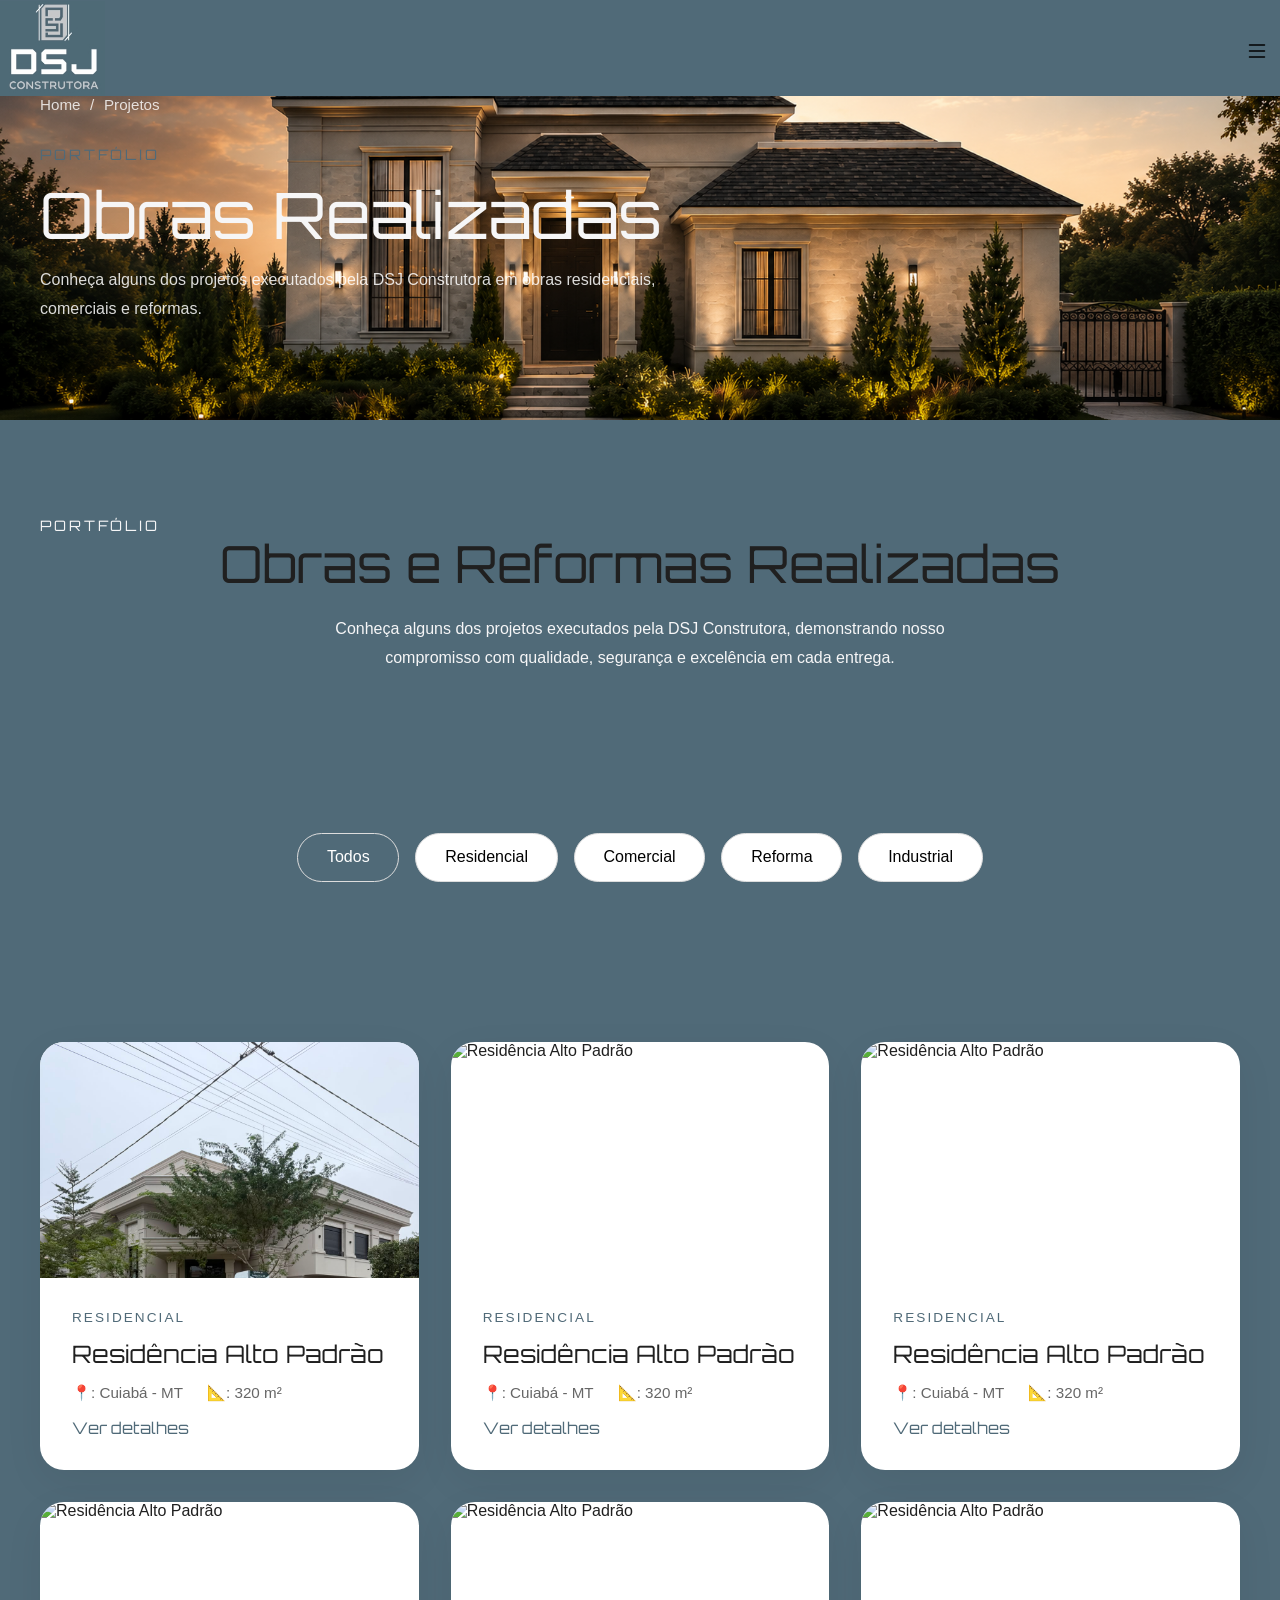
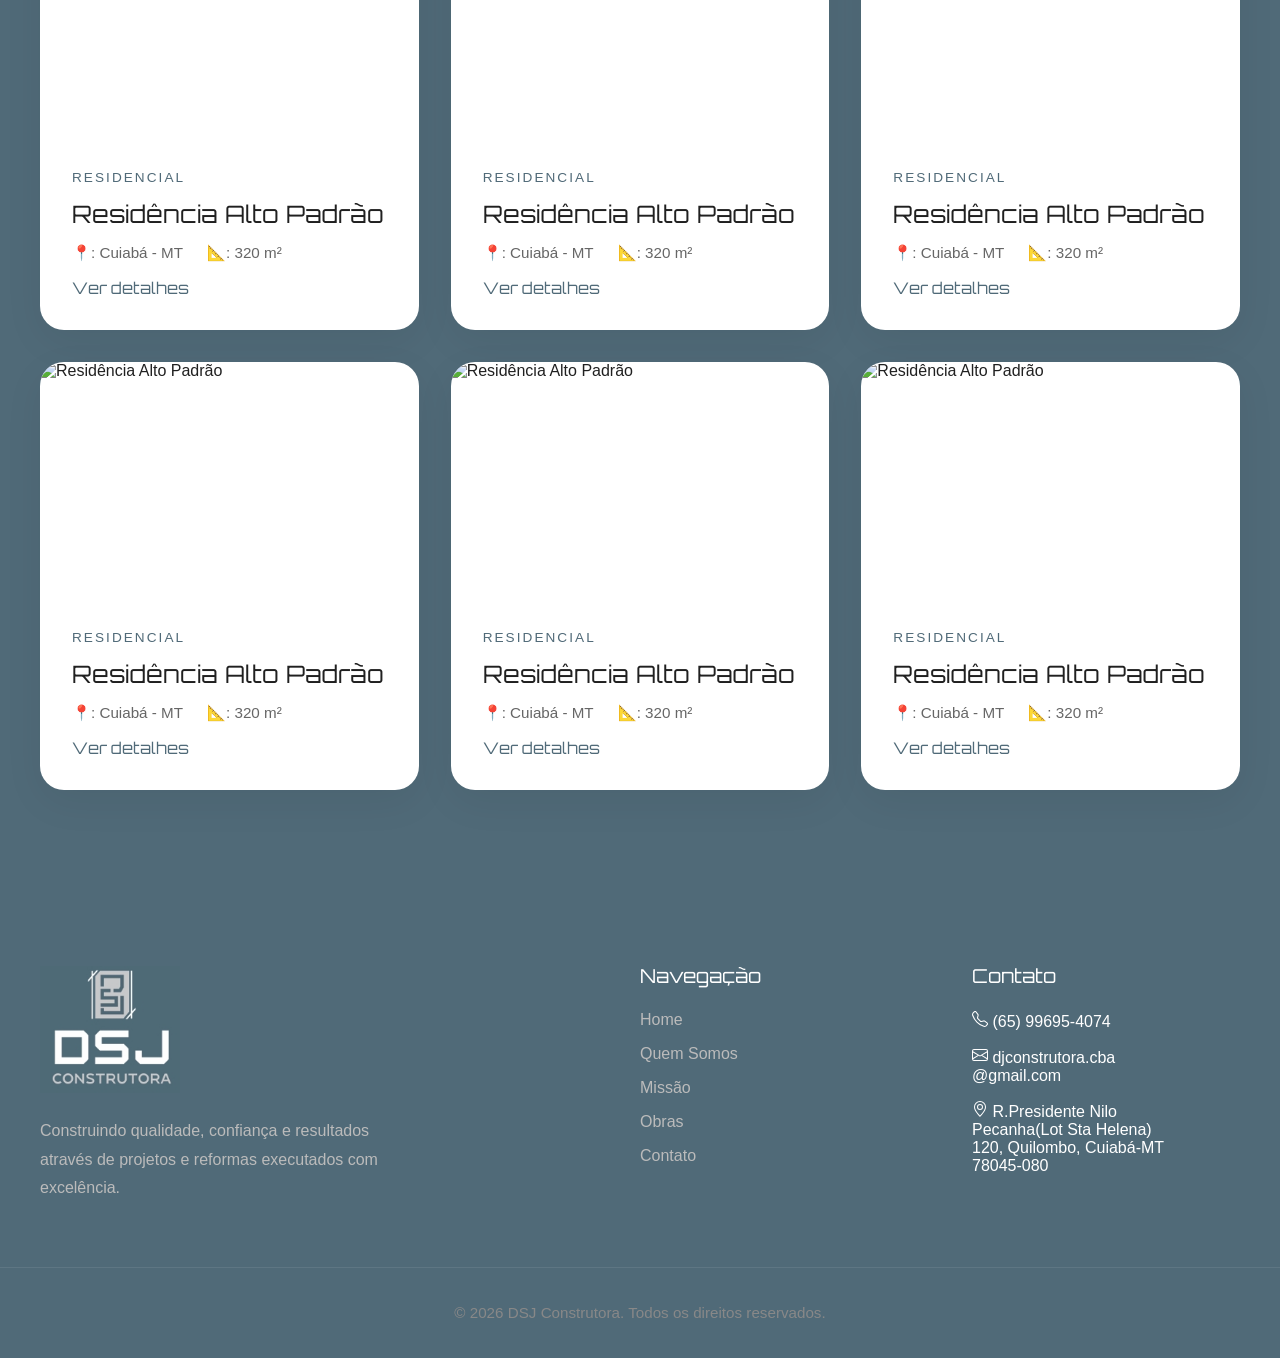
==== obras.html @ c6c5c5f0 "implementando nova funcionalidade 'ver mais'." ====
<!DOCTYPE html>
<html lang="pt-br">
<head>
    <meta charset="UTF-8">
    <meta name="viewport" content="width=device-width, initial-scale=1.0">
    <title>DSJ Construtora</title>
    <meta name="author" content="DSJ Construtora">
    <meta
    name="keywords"
    content="Construtora, Reforma, Construção Civil, Engenharia, Obras">
    <meta
    name="robots"
    content="index, follow">
    <meta property="og:title" content="DSJ Construtora">
    <meta
    property="og:description"
    content="Construindo qualidade e confiança em cada projeto.">
    <meta
    property="og:type"
    content="website">
    <meta
    property="og:image"
    content="img/og-image.jpg">
    
    <link rel="icon" href="img/favicon.png" type="image/png">
    <link rel="preconnect" href="https://fonts.googleapis.com">
    <link rel="preconnect" href="https://fonts.gstatic.com" crossorigin>
    <link href="https://fonts.googleapis.com/css2?family=Orbitron:wght@400..900&family=Ubuntu+Condensed&display=swap" rel="stylesheet">
    <link rel="stylesheet" href="css/reset.css">
    <link rel="stylesheet" href="css/variables.css">    
    <link rel="stylesheet" href="css/style.css">
    <link rel="stylesheet" href="css/styleobras.css">
    <link rel="stylesheet" href="css/animation.css">
    <link rel="stylesheet" href="css/responsive.css">
</head>
<body>
    <header class="header" id="header">
    
        <div class="container">

            <!-- Logo -->
            <a href="#hero" class="header-logo" aria-label="Voltar ao início">
                <img
                    src="img/dsjlogo.jpeg"
                    alt="Logo da DSJ Construtora">
            </a>
           
            <!-- Botão do menu -->
            <button
                class="header-menu-button"
                type="button"
                aria-label="Abrir menu"
                aria-expanded="false"
                aria-controls="navigation-drawer">

                <span class="header-menu-icon">
                    <svg  class="icon-g" xmlns="http://www.w3.org/2000/svg"  fill="currentColor" class="bi bi-list" viewBox="0 0 16 16">
                        <path fill-rule="evenodd" d="M2.5 12a.5.5 0 0 1 .5-.5h10a.5.5 0 0 1 0 1H3a.5.5 0 0 1-.5-.5m0-4a.5.5 0 0 1 .5-.5h10a.5.5 0 0 1 0 1H3a.5.5 0 0 1-.5-.5m0-4a.5.5 0 0 1 .5-.5h10a.5.5 0 0 1 0 1H3a.5.5 0 0 1-.5-.5"/>
                    </svg>
                </span>

            </button>

        </div>
    </header>

    <!-- Navigation Drawer -->

    <div
        class="navigation-drawer"
        id="navigation-drawer"
        aria-hidden="true"
        role="dialog"
        aria-modal="true">

        <!-- Overlay -->

        <div class="navigation-drawer-overlay"></div>

        <!-- Painel -->

        <aside
            class="navigation-drawer-panel"
            aria-label="Menu principal">

            <!-- Cabeçalho -->

            <div class="navigation-drawer-header">

                <a
                    href="#hero"
                    class="navigation-drawer-logo"
                    aria-label="Voltar ao início">

                    <img
                        src="img/dsjlogomenu.png"
                        alt="Logo da DSJ Construtora"
                        loading="lazy">

                </a>

                <button
                    class="navigation-drawer-close"
                    type="button"
                    aria-label="Fechar menu">

                    ✕

                </button>

            </div>

            <!-- Navegação -->

            <nav class="navigation-drawer-nav">

                <ul>

                    <li><a href="#hero">Home</a></li>

                    <li><a href="#about">Quem Somos</a></li>

                    <li><a href="#mission">Missão, Visão e Valores</a></li>

                    <li><a href="#projects">Obras</a></li>

                    <li><a href="#contact">Contato</a></li>

                </ul>

            </nav>

            <!-- Redes sociais -->

            <div class="navigation-drawer-social">
                <a href="">
                    <svg  class="icon-m" xmlns="http://www.w3.org/2000/svg" height="55px" fill="currentColor" class="bi bi-facebook" viewBox="0 0 16 16">
                        <path d="M16 8.049c0-4.446-3.582-8.05-8-8.05C3.58 0-.002 3.603-.002 8.05c0 4.017 2.926 7.347 6.75 7.951v-5.625h-2.03V8.05H6.75V6.275c0-2.017 1.195-3.131 3.022-3.131.876 0 1.791.157 1.791.157v1.98h-1.009c-.993 0-1.303.621-1.303 1.258v1.51h2.218l-.354 2.326H9.25V16c3.824-.604 6.75-3.934 6.75-7.951"/>
                    </svg>
                </a>
                <a href="https://www.instagram.com/dj_construtora1?utm_source=ig_web_button_share_sheet&igsh=ZDNlZDc0MzIxNw==" target="_blank">
                    <svg  class="icon-m" xmlns="http://www.w3.org/2000/svg"  fill="currentColor" class="bi bi-instagram" viewBox="0 0 16 16">
                        <path d="M8 0C5.829 0 5.556.01 4.703.048 3.85.088 3.269.222 2.76.42a3.9 3.9 0 0 0-1.417.923A3.9 3.9 0 0 0 .42 2.76C.222 3.268.087 3.85.048 4.7.01 5.555 0 5.827 0 8.001c0 2.172.01 2.444.048 3.297.04.852.174 1.433.372 1.942.205.526.478.972.923 1.417.444.445.89.719 1.416.923.51.198 1.09.333 1.942.372C5.555 15.99 5.827 16 8 16s2.444-.01 3.298-.048c.851-.04 1.434-.174 1.943-.372a3.9 3.9 0 0 0 1.416-.923c.445-.445.718-.891.923-1.417.197-.509.332-1.09.372-1.942C15.99 10.445 16 10.173 16 8s-.01-2.445-.048-3.299c-.04-.851-.175-1.433-.372-1.941a3.9 3.9 0 0 0-.923-1.417A3.9 3.9 0 0 0 13.24.42c-.51-.198-1.092-.333-1.943-.372C10.443.01 10.172 0 7.998 0zm-.717 1.442h.718c2.136 0 2.389.007 3.232.046.78.035 1.204.166 1.486.275.373.145.64.319.92.599s.453.546.598.92c.11.281.24.705.275 1.485.039.843.047 1.096.047 3.231s-.008 2.389-.047 3.232c-.035.78-.166 1.203-.275 1.485a2.5 2.5 0 0 1-.599.919c-.28.28-.546.453-.92.598-.28.11-.704.24-1.485.276-.843.038-1.096.047-3.232.047s-2.39-.009-3.233-.047c-.78-.036-1.203-.166-1.485-.276a2.5 2.5 0 0 1-.92-.598 2.5 2.5 0 0 1-.6-.92c-.109-.281-.24-.705-.275-1.485-.038-.843-.046-1.096-.046-3.233s.008-2.388.046-3.231c.036-.78.166-1.204.276-1.486.145-.373.319-.64.599-.92s.546-.453.92-.598c.282-.11.705-.24 1.485-.276.738-.034 1.024-.044 2.515-.045zm4.988 1.328a.96.96 0 1 0 0 1.92.96.96 0 0 0 0-1.92m-4.27 1.122a4.109 4.109 0 1 0 0 8.217 4.109 4.109 0 0 0 0-8.217m0 1.441a2.667 2.667 0 1 1 0 5.334 2.667 2.667 0 0 1 0-5.334"/>
                    </svg>
                </a>

                <a href="https://wa.me/65996954074" target="_blank">
                    <svg  class = "icon-m" xmlns="http://www.w3.org/2000/svg" fill="currentColor" class="bi bi-whatsapp" viewBox="0 0 16 16">
                        <path d="M13.601 2.326A7.85 7.85 0 0 0 7.994 0C3.627 0 .068 3.558.064 7.926c0 1.399.366 2.76 1.057 3.965L0 16l4.204-1.102a7.9 7.9 0 0 0 3.79.965h.004c4.368 0 7.926-3.558 7.93-7.93A7.9 7.9 0 0 0 13.6 2.326zM7.994 14.521a6.6 6.6 0 0 1-3.356-.92l-.24-.144-2.494.654.666-2.433-.156-.251a6.56 6.56 0 0 1-1.007-3.505c0-3.626 2.957-6.584 6.591-6.584a6.56 6.56 0 0 1 4.66 1.931 6.56 6.56 0 0 1 1.928 4.66c-.004 3.639-2.961 6.592-6.592 6.592m3.615-4.934c-.197-.099-1.17-.578-1.353-.646-.182-.065-.315-.099-.445.099-.133.197-.513.646-.627.775-.114.133-.232.148-.43.05-.197-.1-.836-.308-1.592-.985-.59-.525-.985-1.175-1.103-1.372-.114-.198-.011-.304.088-.403.087-.088.197-.232.296-.346.1-.114.133-.198.198-.33.065-.134.034-.248-.015-.347-.05-.099-.445-1.076-.612-1.47-.16-.389-.323-.335-.445-.34-.114-.007-.247-.007-.38-.007a.73.73 0 0 0-.529.247c-.182.198-.691.677-.691 1.654s.71 1.916.81 2.049c.098.133 1.394 2.132 3.383 2.992.47.205.84.326 1.129.418.475.152.904.129 1.246.08.38-.058 1.171-.48 1.338-.943.164-.464.164-.86.114-.943-.049-.084-.182-.133-.38-.232"/>
                    </svg>
                </a>

            </div>

            <!-- Botão principal -->

            <a
                href="https://wa.me/65996954074" target="_blank"
                class="button button-primary">

                Entrar em Contato

            </a>

            <!-- Texto institucional -->

            <p class="navigation-drawer-text">

                Construindo espaços com qualidade, confiança e compromisso em cada projeto.

            </p>

            <!-- Botão secundário -->

            <a
                href="#about"
                class="button button-secondary">

                Conheça a DSJ

            </a>

        </aside>

    </div>

    <main id="main">

      
        <section class="page-hero">

            <div class="page-hero-overlay"></div>

            <div class="container">

                <nav
                    class="breadcrumb"
                    aria-label="Breadcrumb">

                    <a href="index.html">

                        Home

                    </a>

                    <span>/</span>

                    <span>

                        Projetos

                    </span>

                </nav>

                <span class="section-tag">

                    PORTFÓLIO

                </span>

                <h1 class="page-title">

                    Obras Realizadas

                </h1>

                <p class="page-description">

                    Conheça alguns dos projetos executados pela DSJ
                    Construtora em obras residenciais, comerciais e reformas.

                </p>

            </div>

        </section>
 

        <!-- ==========================================
            galerias
        =========================================== -->

        <section
            class="projects"
            id="projects">

            <div class="container">

                <span class="section-tag">

                    PORTFÓLIO

                </span>

                <h2 class="section-title">

                    Obras e Reformas Realizadas

                </h2>

                <p class="section-description">

                    Conheça alguns dos projetos executados pela DSJ Construtora,
                    demonstrando nosso compromisso com qualidade, segurança e
                    excelência em cada entrega.

                </p>
                <section class="portfolio-filter">

                    <button
                        class="filter-button active"
                        data-filter="all">

                        Todos

                    </button>

                    <button
                        class="filter-button"
                        data-filter="residencial">

                        Residencial

                    </button>

                    <button
                        class="filter-button"
                        data-filter="comercial">

                        Comercial

                    </button>

                    <button
                        class="filter-button"
                        data-filter="reforma">

                        Reforma

                    </button>

                    <button
                        class="filter-button"
                        data-filter="industrial">

                        Industrial

                    </button>

                </section>

                <div class="projects-grid">

                    <!-- Projeto 01 -->

                   <article
                        class="portfolio-card"

                        data-title="Residência Alto Padrão"

                        data-category="Residencial"

                        data-city="Cuiabá - MT"

                        data-area="320 m²"

                        data-description="Projeto residencial de alto padrão."

                        data-image="img/obrarealizada3.jpg">

                        <figure class="portfolio-image">

                            <img
                                src="img/obrarealizada3.jpg"
                                alt="Residência Alto Padrão">

                        </figure>

                        <div class="portfolio-content">

                            <span class="portfolio-category">

                                Residencial

                            </span>

                            <h2>

                                Residência Alto Padrão

                            </h2>

                            <div class="portfolio-meta">

                                <span>

                                    📍: Cuiabá - MT

                                </span>

                                <span>

                                    📐: 320 m²

                                </span>

                            </div>

                            
                            <button
                                class="portfolio-link"
                                type="button">

                                Ver detalhes

                            </button>

                        </div>

                    </article>

                    <!-- Projeto 02 -->

                   <article
                        class="portfolio-card"

                        data-title="Residência Alto Padrão"

                        data-category="Residencial"

                        data-city="Cuiabá - MT"

                        data-area="320 m²"

                        data-description="Projeto residencial de alto padrão."

                        data-image="img/projects/project-01.jpg">

                        <figure class="portfolio-image">

                            <img
                                src="img/projects/project-01.jpg"
                                alt="Residência Alto Padrão">

                        </figure>

                        <div class="portfolio-content">

                            <span class="portfolio-category">

                                Residencial

                            </span>

                            <h2>

                                Residência Alto Padrão

                            </h2>

                            <div class="portfolio-meta">

                                <span>

                                    📍: Cuiabá - MT

                                </span>

                                <span>

                                    📐: 320 m²

                                </span>

                            </div>

                            <button
                                class="portfolio-link"
                                type="button">

                                Ver detalhes

                            </button>

                        </div>

                    </article>
                    <!-- Projeto 03 -->

                   <article
                        class="portfolio-card"

                        data-title="Residência Alto Padrão"

                        data-category="Residencial"

                        data-city="Cuiabá - MT"

                        data-area="320 m²"

                        data-description="Projeto residencial de alto padrão."

                        data-image="img/projects/project-01.jpg">

                        <figure class="portfolio-image">

                            <img
                                src="img/projects/project-01.jpg"
                                alt="Residência Alto Padrão">

                        </figure>

                        <div class="portfolio-content">

                            <span class="portfolio-category">

                                Residencial

                            </span>

                            <h2>

                                Residência Alto Padrão

                            </h2>

                            <div class="portfolio-meta">

                                <span>

                                    📍: Cuiabá - MT

                                </span>

                                <span>

                                    📐: 320 m²

                                </span>

                            </div>

                            <button
                                class="portfolio-link"
                                type="button">

                                Ver detalhes

                            </button>

                        </div>

                    </article>
                    <!-- PROJETO 4 -->
                    <article
                        class="portfolio-card"

                        data-title="Residência Alto Padrão"

                        data-category="Residencial"

                        data-city="Cuiabá - MT"

                        data-area="320 m²"

                        data-description="Projeto residencial de alto padrão."

                        data-image="img/projects/project-01.jpg">

                        <figure class="portfolio-image">

                            <img
                                src="img/projects/project-01.jpg"
                                alt="Residência Alto Padrão">

                        </figure>

                        <div class="portfolio-content">

                            <span class="portfolio-category">

                                Residencial

                            </span>

                            <h2>

                                Residência Alto Padrão

                            </h2>

                            <div class="portfolio-meta">

                                <span>

                                    📍: Cuiabá - MT

                                </span>

                                <span>

                                    📐: 320 m²

                                </span>

                            </div>

                            <button
                                class="portfolio-link"
                                type="button">

                                Ver detalhes

                            </button>

                        </div>

                    </article>
                   <!-- PROJETO 5 -->
                    <article
                        class="portfolio-card"

                        data-title="Residência Alto Padrão"

                        data-category="Residencial"

                        data-city="Cuiabá - MT"

                        data-area="320 m²"

                        data-description="Projeto residencial de alto padrão."

                        data-image="img/projects/project-01.jpg">

                        <figure class="portfolio-image">

                            <img
                                src="img/projects/project-01.jpg"
                                alt="Residência Alto Padrão">

                        </figure>

                        <div class="portfolio-content">

                            <span class="portfolio-category">

                                Residencial

                            </span>

                            <h2>

                                Residência Alto Padrão

                            </h2>

                            <div class="portfolio-meta">

                                <span>

                                    📍: Cuiabá - MT

                                </span>

                                <span>

                                    📐: 320 m²

                                </span>

                            </div>

                            <button
                                class="portfolio-link"
                                type="button">

                                Ver detalhes

                            </button>

                        </div>

                    </article>
                   <!-- PROJETO 6 -->
                    <article
                        class="portfolio-card"

                        data-title="Residência Alto Padrão"

                        data-category="Residencial"

                        data-city="Cuiabá - MT"

                        data-area="320 m²"

                        data-description="Projeto residencial de alto padrão."

                        data-image="img/projects/project-01.jpg">

                        <figure class="portfolio-image">

                            <img
                                src="img/projects/project-01.jpg"
                                alt="Residência Alto Padrão">

                        </figure>

                        <div class="portfolio-content">

                            <span class="portfolio-category">

                                Residencial

                            </span>

                            <h2>

                                Residência Alto Padrão

                            </h2>

                            <div class="portfolio-meta">

                                <span>

                                    📍: Cuiabá - MT

                                </span>

                                <span>

                                    📐: 320 m²

                                </span>

                            </div>

                            <button
                                class="portfolio-link"
                                type="button">

                                Ver detalhes

                            </button>

                        </div>

                    </article>
                   <!-- PROJETO 7 -->
                    <article
                        class="portfolio-card"

                        data-title="Residência Alto Padrão"

                        data-category="Residencial"

                        data-city="Cuiabá - MT"

                        data-area="320 m²"

                        data-description="Projeto residencial de alto padrão."

                        data-image="img/projects/project-01.jpg">



                        <figure class="portfolio-image">

                            <img
                                src="img/projects/project-01.jpg"
                                alt="Residência Alto Padrão">

                        </figure>

                        <div class="portfolio-content">

                            <span class="portfolio-category">

                                Residencial

                            </span>

                            <h2>

                                Residência Alto Padrão

                            </h2>

                            <div class="portfolio-meta">

                                <span>

                                    📍: Cuiabá - MT

                                </span>

                                <span>

                                    📐: 320 m²

                                </span>

                            </div>

                            <button
                                class="portfolio-link"
                                type="button">

                                Ver detalhes

                            </button>

                        </div>

                    </article>
                   <!-- PROJETO 8 -->
                    <article
                        class="portfolio-card"

                        data-title="Residência Alto Padrão"

                        data-category="Residencial"

                        data-city="Cuiabá - MT"

                        data-area="320 m²"

                        data-description="Projeto residencial de alto padrão."

                        data-image="img/projects/project-01.jpg">

                        <figure class="portfolio-image">

                            <img
                                src="img/projects/project-01.jpg"
                                alt="Residência Alto Padrão">

                        </figure>

                        <div class="portfolio-content">

                            <span class="portfolio-category">

                                Residencial

                            </span>

                            <h2>

                                Residência Alto Padrão

                            </h2>

                            <div class="portfolio-meta">

                                <span>

                                    📍: Cuiabá - MT

                                </span>

                                <span>

                                    📐: 320 m²

                                </span>

                            </div>

                            <button
                                class="portfolio-link"
                                type="button">

                                Ver detalhes

                            </button>

                        </div>

                    </article>
                    <!-- PROJETO 9 -->
                    <article
                        class="portfolio-card"

                        data-title="Residência Alto Padrão"

                        data-category="Residencial"

                        data-city="Cuiabá - MT"

                        data-area="320 m²"

                        data-description="Projeto residencial de alto padrão."

                        data-image="img/projects/project-01.jpg">

                        <figure class="portfolio-image">

                            <img
                                src="img/projects/project-01.jpg"
                                alt="Residência Alto Padrão">

                        </figure>

                        <div class="portfolio-content">

                            <span class="portfolio-category">

                                Residencial

                            </span>

                            <h2>

                                Residência Alto Padrão

                            </h2>

                            <div class="portfolio-meta">

                                <span>

                                    📍: Cuiabá - MT

                                </span>

                                <span>

                                    📐: 320 m²

                                </span>

                            </div>

                            <button
                                class="portfolio-link"
                                type="button">

                                Ver detalhes

                            </button>

                        </div>

                    </article>
                   
                </div>

            </div>

        </section>

    </main>

    <footer
        class="footer"
        id="footer">

        <div class="container">

            <!-- Coluna 1 -->

            <div class="footer-brand">

                <a
                    href="#hero"
                    class="footer-logo"
                    aria-label="Voltar ao início">

                    <img
                        src="img/dsjlogo.jpeg"
                        alt="Logo DSJ Construtora"
                        loading="lazy">

                </a>

                <p>

                    Construindo qualidade,
                    confiança e resultados
                    através de projetos e
                    reformas executados com excelência.

                </p>

            </div>

            <!-- Coluna 2 -->

            <div class="footer-links">

                <h3>

                    Navegação

                </h3>

                <ul>

                    <li><a href="#hero">Home</a></li>

                    <li><a href="#about">Quem Somos</a></li>

                    <li><a href="#mission">Missão</a></li>

                    <li><a href="#projects">Obras</a></li>

                    <li><a href="#contact">Contato</a></li>

                </ul>

            </div>

            <!-- Coluna 3 -->

            <div class="footer-contact">

                <h3>
                    
                    Contato

                </h3>

                <ul>

                    <li>
                        <svg xmlns="http://www.w3.org/2000/svg" width="16" height="16" fill="currentColor" class="bi bi-telephone" viewBox="0 0 16 16">
                            <path d="M3.654 1.328a.678.678 0 0 0-1.015-.063L1.605 2.3c-.483.484-.661 1.169-.45 1.77a17.6 17.6 0 0 0 4.168 6.608 17.6 17.6 0 0 0 6.608 4.168c.601.211 1.286.033 1.77-.45l1.034-1.034a.678.678 0 0 0-.063-1.015l-2.307-1.794a.68.68 0 0 0-.58-.122l-2.19.547a1.75 1.75 0 0 1-1.657-.459L5.482 8.062a1.75 1.75 0 0 1-.46-1.657l.548-2.19a.68.68 0 0 0-.122-.58zM1.884.511a1.745 1.745 0 0 1 2.612.163L6.29 2.98c.329.423.445.974.315 1.494l-.547 2.19a.68.68 0 0 0 .178.643l2.457 2.457a.68.68 0 0 0 .644.178l2.189-.547a1.75 1.75 0 0 1 1.494.315l2.306 1.794c.829.645.905 1.87.163 2.611l-1.034 1.034c-.74.74-1.846 1.065-2.877.702a18.6 18.6 0 0 1-7.01-4.42 18.6 18.6 0 0 1-4.42-7.009c-.362-1.03-.037-2.137.703-2.877z"/>
                        </svg>
                    (65) 99695-4074
                    </li>

                    <li>
                        <svg xmlns="http://www.w3.org/2000/svg" width="16" height="16" fill="currentColor" class="bi bi-envelope" viewBox="0 0 16 16">
                            <path d="M0 4a2 2 0 0 1 2-2h12a2 2 0 0 1 2 2v8a2 2 0 0 1-2 2H2a2 2 0 0 1-2-2zm2-1a1 1 0 0 0-1 1v.217l7 4.2 7-4.2V4a1 1 0 0 0-1-1zm13 2.383-4.708 2.825L15 11.105zm-.034 6.876-5.64-3.471L8 9.583l-1.326-.795-5.64 3.47A1 1 0 0 0 2 13h12a1 1 0 0 0 .966-.741M1 11.105l4.708-2.897L1 5.383z"/>
                        </svg>
                    djconstrutora.cba<br/>@gmail.com
                    </li>

                    <li><svg xmlns="http://www.w3.org/2000/svg" width="16" height="16" fill="currentColor" class="bi bi-geo-alt" viewBox="0 0 16 16">
                            <path d="M12.166 8.94c-.524 1.062-1.234 2.12-1.96 3.07A32 32 0 0 1 8 14.58a32 32 0 0 1-2.206-2.57c-.726-.95-1.436-2.008-1.96-3.07C3.304 7.867 3 6.862 3 6a5 5 0 0 1 10 0c0 .862-.305 1.867-.834 2.94M8 16s6-5.686 6-10A6 6 0 0 0 2 6c0 4.314 6 10 6 10"/>
                            <path d="M8 8a2 2 0 1 1 0-4 2 2 0 0 1 0 4m0 1a3 3 0 1 0 0-6 3 3 0 0 0 0 6"/>
                        </svg>
                        R.Presidente Nilo <br>Pecanha(Lot Sta Helena)<br>120, Quilombo, Cuiabá-MT
                             <br>78045-080
                    </li>

                </ul>

            </div>

        </div>

        <div class="footer-bottom">
            
            <p>

                © 2026 DSJ Construtora.
                Todos os direitos reservados.

            </p>

        </div>

    </footer>

    <div
        class="project-modal"
        id="project-modal"
        aria-hidden="true">

        <div class="project-modal-overlay"></div>

        <div
            class="project-modal-panel"
            role="dialog"
            aria-modal="true"
            aria-labelledby="project-modal-title">

            <button
                class="project-modal-close"
                type="button"
                aria-label="Fechar detalhes">

                ✕

            </button>

            <div class="project-modal-body">

                <!-- conteúdo inserido via JS -->

            </div>

        </div>

    </div>

<button
    class="back-to-top"
    aria-label="Voltar ao topo">

    ↑
</button>

<script type = "module" src = "js/main.js"></script>
</body>
</html>
---- css/variables.css ----
/* ==================================================
   FONTES
================================================== */

:root{

    /* ==========================
       CORES
    ========================== */

    --color-primary:#506A78;

    --color-white:#F6F6F7;

    --color-gray:#C8C9CB;

    --color-black:#202020;

    /* ==========================
       FONTES
    ========================== */

    --font-title: "Orbitron", sans-serif;

    --font-text: "Montserrat", sans-serif;

    /* ==========================
       TAMANHOS
    ========================== */

    --fs-xs:.875rem;

    --fs-sm:1rem;

    --fs-md:1.125rem;

    --fs-lg:1.5rem;

    --fs-xl:2rem;

    --fs-2xl:3rem;

    --fs-3xl:4rem;

    /* ==========================
       ESPAÇAMENTOS
    ========================== */

    --space-xs:.5rem;

    --space-sm:1rem;

    --space-md:1.5rem;

    --space-lg:2rem;

    --space-xl:3rem;

    --space-2xl:4rem;

    --space-3xl:6rem;

    /* ==========================
       CONTAINER
    ========================== */

    --container-width:1200px;

    /* ==========================
       BORDAS
    ========================== */

    --radius-sm:4px;

    --radius-md:8px;

    --radius-lg:12px;

    /* ==========================
       TRANSIÇÕES
    ========================== */

    --transition:.3s ease;

}
---- css/style.css ----
/* ==================================================
   BODY
================================================== */

body{

    font-family:var(--font-text);

    color:var(--color-black);

    background:var(--color-white);

    overflow-x:hidden;

}

/* ==================================================
   SELEÇÃO
================================================== */

::selection{

    background:var(--color-primary);

    color:var(--color-white);

}

/* ==================================================
   FOCUS
================================================== */

:focus-visible{

    outline:2px solid var(--color-primary);

    outline-offset:4px;

}

/* ==================================================
   CONTAINER
================================================== */

.container{

    width:min(calc(100% - 2rem),var(--container-width));

    margin-inline:auto;

    position:relative;

}

/* ==================================================
   SEÇÕES
================================================== */

section{

    padding:var(--space-3xl) 0;

}

/* ==================================================
   TÍTULOS
================================================== */

h1,
h2,
h3,
h4{

    font-family:var(--font-title);

    font-weight:400;

    line-height:1.1;

}

/* ==================================================
   PARÁGRAFOS
================================================== */

p{

    line-height:1.7;

}

/* ==================================================
   HEADER
================================================== */

/* ==================================================
   HEADER
================================================== */

.header{

    position:fixed;

    inset:0 0 auto 0;

    height:96px;

    display:flex;

    align-items:center;

    z-index:1000;

    background: var(--color-primary);

    transition:
        background .35s ease,
        backdrop-filter .35s ease,
        box-shadow .35s ease;

}

/* ==================================================
   HEADER SCROLLED
================================================== */

.header.scrolled{
 /*
   background:rgba(15,22,30,.92);

    backdrop-filter:blur(12px);

    box-shadow:0 8px 30px rgba(0,0,0,.18);

    height:80px;
   */
}

/* ==================================================
   HEADER LOGO SCROLLED
================================================== */

.header.scrolled .header-logo img{

   /* height:72px;
    */
}
/* ==================================================
   HEADER CONTAINER
================================================== */

.header .container{

    display:flex;

    align-items:center;

    justify-content:space-between;

    width:100%;

}

/* ==================================================
   LOGO
================================================== */

.header-logo{

    display:flex;

    align-items:center;

    text-decoration:none;

}

.header-logo img{

    display:block;

    height:95px;

    width:auto;

}

/* ==================================================
   BOTÃO MENU
================================================== */

.header-menu-button{

    display:flex;

    align-items:center;

    justify-content:center;

    width:48px;

    height:48px;

    cursor:pointer;

    background:none;

    border:none;

    padding:0;

}

/* ==================================================
   ÍCONE MENU
================================================== */

.header-menu-icon{

    display:flex;

    flex-direction:column;

    justify-content:space-between;

    width:22px;

    height: 18px;

}

.header-menu-icon span{

    width:100%;

    height:2px;

    border-radius:999px;

    background:var(--color-white);

    transition:all .3s ease;

}

/* ==================================================
   HOVER
================================================== */

.header-menu-button:hover .header-menu-icon span{

    transform:scaleX(.85);

}

/* ==================================================
   NAVIGATION DRAWER
================================================== */

.navigation-drawer{

    position:fixed;

    inset:0;

    z-index:2000;

    visibility:hidden;

    opacity:0;

    pointer-events:none;

    transition:
        opacity .35s ease,
        visibility .35s ease;

}

/* ==================================================
   DRAWER ABERTO
================================================== */

.navigation-drawer.is-open{

    visibility:visible;

    opacity:1;

    pointer-events:auto;

}

/* ==================================================
   OVERLAY
================================================== */

.navigation-drawer-overlay{

    position:absolute;
    inset:0;
    background:rgba(10,10,10,.45);
    transition:opacity .35s ease;
    backdrop-filter:blur(3px);

}

/* ==================================================
   PAINEL
================================================== */

.navigation-drawer-panel{

    position:absolute;
    top:0;
    right:0;
    width:min(380px,90vw);
    height:100vh;
    background:var(--color-white);
    transform:translateX(100%);
    transition:transform .35s ease;
    display:flex;
    flex-direction:column;
    padding:2rem;
    overflow-y:auto;
    transition:
        transform .4s cubic-bezier(.22,.61,.36,1);

}

/* ==================================================
   PAINEL ABERTO
================================================== */

.navigation-drawer.is-open
.navigation-drawer-panel{

    transform:translateX(0);

}

/* ==================================================
   DRAWER HEADER
================================================== */

.navigation-drawer-header{

    display:flex;

    align-items:center;

    justify-content:space-between;

    margin-bottom:3rem;

}

.navigation-drawer-logo{

    display:flex;

    align-items:center;

    width:260px;

}

.navigation-drawer-logo img{

    width:100%;

    height:auto;

    display:block;

}

.navigation-drawer-close{

    width:48px;

    height:48px;

    border:none;

    background:none;

    cursor:pointer;

    font-size:1.8rem;

}

/* ==================================================
   DRAWER NAV
================================================== */

.navigation-drawer-nav ul{

    display:flex;

    flex-direction:column;

    gap:1.5rem;

}

.navigation-drawer-nav a{

    text-decoration:none;
    color:var(--color-black);
    font-family:var(--font-title);
    font-size:1.1rem;
    transition:.3s;
    position:relative;

}
.navigation-drawer-nav a::after{

    content:"";

    position:absolute;

    left:0;

    bottom:-6px;

    width:0;

    height:2px;

    background:var(--color-primary);

    transition:width .3s ease;

}

.navigation-drawer-nav a:hover::after{

    width:100%;

}

.navigation-drawer-nav a:hover{

    color:var(--color-primary);

}

.navigation-drawer-social{

    margin-top:3rem;
    display:flex;
    justify-content: space-between

}

.navigation-drawer-text{

    margin:2rem 0;

    color:#6f6f6f;

    font-size:.95rem;

    line-height:1.8;

}

/* ==================================================
   BUTTON BASE
================================================== */

.button{

    display:flex;

    align-items:center;

    justify-content:center;

    width:100%;

    min-height:56px;

    text-decoration:none;

    font-family:var(--font-title);

    font-size:.95rem;

    letter-spacing:.15em;

    text-transform:uppercase;

    transition:all .3s ease;

    cursor:pointer;

}

/* ==================================================
   BUTTON PRIMARY
================================================== */

.button-primary{

    background:var(--color-primary);

    color:var(--color-white);

    border:none;

    margin-top:2.5rem;

}

.button-primary:hover{

    opacity:.9;

    transform:translateY(-2px);

}

/* ==================================================
   BUTTON SECONDARY
================================================== */

.button-secondary{

    border:1px solid var(--color-primary);

    color:var(--color-primary);

    background:transparent;

    margin-top:auto;

}

.button-secondary:hover{

    background:var(--color-primary);

    color:var(--color-white);

}
/* ==================================================
   HERO
================================================== */

.hero{
    position:relative;
    min-height:100vh;
    display:flex;
    align-items:center;
    overflow:hidden;
    background-image:url("../img/imgherodesktop.png");
    background-size:cover;
    background-position:center;
    background-repeat:no-repeat;
}



@media (max-width:768px){

    .hero{
        background-image:url("../img/imgheromobile.png");
    }

}
/* ==================================================
   HERO OVERLAY
================================================== */
.hero-overlay{
    position:absolute;
    inset:0;
    z-index:1;
}




/* ==================================================
   HERO CONTAINER
================================================== */

.hero .container{

    position:relative;

    z-index:2;

    display:flex;

    flex-direction:column;

    justify-content:center;

    min-height:100vh;

}

/* ==================================================
   HERO CONTENT
================================================== */

.hero-content{

    width:min(700px,100%);

    display:flex;

    flex-direction:column;

    gap: 2rem;

}

/* ==================================================
   HERO SUBTITLE
================================================== */

.hero-subtitle{

    font-family:var(--font-title);

    color:var(--color-primary);

    letter-spacing:.25em;

    font-size:.9rem;

    text-transform:uppercase;

}

/* ==================================================
   HERO TITLE
================================================== */

.hero-title{

    font-size:clamp(3.5rem,7vw,5.8rem);
    color:rgb(255, 253, 253);
    font-family:var(--font-title);
    line-height:1;
    max-width:700px;

}

/* ==================================================
   HERO DESCRIPTION
================================================== */

.hero-description{

    max-width:580px;

    font-size:1.15rem;

    color:rgba(255,255,255,.85);

}

/* ==================================================
   HERO BUTTONS
================================================== */

.hero-buttons{

    display:flex;

    align-items:center;

    gap:1.25rem;

    margin-top:1rem;

    flex-wrap:wrap;

}

.hero-buttons .button{

    width:auto;

    min-width:220px;

}

/* ==================================================
   HERO SCROLL
================================================== */

.hero-scroll{

    position:absolute;

    bottom:2rem;

    left:50%;

    transform:translateX(-50%);

    width:28px;

    height:48px;

    border:2px solid rgba(255,255,255,.7);

    border-radius:999px;

    display:flex;

    justify-content:center;

    align-items:flex-start;

    padding-top:8px;

    z-index:2;

}

.hero-scroll span{

    width:4px;

    height:10px;

    border-radius:999px;

    background:var(--color-white);

    animation:scrollIndicator 1.8s infinite;

}
.hero-content>*{

    animation:fadeUp .8s ease forwards;

}
.hero-subtitle{

    animation-delay:.1s;

}

.hero-title{

    animation-delay:.25s;

}

.hero-description{

    animation-delay:.4s;

}

.hero-buttons{
    opacity:0;
    animation-delay:.55s;

}

/* ==================================================
   BUTTON
================================================== */

.button{

    display:inline-flex;

    justify-content:center;

    align-items:center;

    min-width:220px;

    padding:1rem 2rem;

    border-radius:999px;

    text-decoration:none;

    font-family:var(--font-title);

    font-size:.95rem;

    transition:.35s;

    cursor:pointer;

}

/* ==================================================
   BUTTON PRIMARY
================================================== */

.button-primary{

    background:var(--color-primary);

    color:var(--color-white);

}

.button-primary:hover{

    transform:translateY(-3px);

}

/* ==================================================
   BUTTON SECONDARY
================================================== */

.button-secondary{
    border:1px solid rgba(255,255,255,.45);
    color:var(--color-white);
}

.button-secondary:hover{
    background:rgba(255,255,255,.08);
}

/* ==================================================
   ABOUT
================================================== */

.about{
    background:var(--color-white);
}

.about .container{
    display:grid;
    grid-template-columns:1fr 1fr;
    gap:5rem;
    align-items:center;
}

/* ==================================================
   ABOUT CONTENT
================================================== */

.about-content{
    display:flex;
    flex-direction:column;
    gap:1.5rem;
}

/* ==================================================
   SECTION TAG
================================================== */

.section-tag{
    font-family:var(--font-title);
    color:var(--color-primary);
    letter-spacing:.2em;
    text-transform:uppercase;
    font-size:.9rem;
}

/* ==================================================
   SECTION TITLE
================================================== */

.section-title{
    font-size:clamp(2.2rem,4vw,3.5rem);
    color:var(--color-black);
}

/* ==================================================
   ABOUT TEXT
================================================== */

.about-text{
    color:#555;
    line-height:1.9;
}

/* ==================================================
   ABOUT IMAGE
================================================== */

.about-image{

    display:flex;

    justify-content:center;

}

.about-image img{
    width:100%;
    border-radius:24px;
    display:block;
    object-fit:cover;
}

/* ==================================================
   MISSION
================================================== */

.mission{
    background: var(--color-primary);
}

.mission .section-tag{
    display:block;
    text-align:center;
    color:var(--color-white);
    margin-bottom:1rem;
}

.mission .section-title{

    text-align:center;
    margin-bottom:4rem;
}

/* ==================================================
   MISSION GRID
================================================== */

.mission-grid{
    display:grid;
    grid-template-columns:repeat(3,1fr);
    gap:2rem;
}

/* ==================================================
   MISSION CARD
================================================== */

.mission-card{
    background:var(--color-white);
    border-radius:24px;
    padding:2.5rem;
    transition:.35s ease;
    display:flex;
    flex-direction:column;
    gap:1.25rem;
}

.mission-card:hover{
    transform:translateY(-8px);
    box-shadow:0 20px 40px rgba(0,0,0,.08);
}

/* ==================================================
   MISSION ICON
================================================== */

.mission-icon{
    width:64px;
    height:50px;
    border-radius:50%;
    background:rgba(243, 241, 241, 0.08);
}

.mission-card h3{
    font-size:1.5rem;
}

.mission-card p{
    color:#666;
    line-height:1.8;
}

/* ==================================================
   ADVANTAGES
================================================== */

.advantages{
    background:var(--color-white);
}

.advantages .section-tag{
    display:block;
    text-align:center;
    margin-bottom:1rem;
}

.advantages .section-title{
    text-align:center;
    margin-bottom:4rem;
}

/* ==================================================
   ADVANTAGES GRID
================================================== */

.advantages-grid{
    display:grid;
    grid-template-columns:repeat(2,1fr);
    gap:2rem;
}

/* ==================================================
   ADVANTAGE CARD
================================================== */

.advantage-card{
    padding:2.5rem;
    border-radius:20px;
    background:#fafafa;
    border:1px solid #ececec;
    display:flex;
    flex-direction:column;
    gap:1.25rem;
    transition:.35s ease;
}

.advantage-card:hover{
    transform:translateY(-8px);
    box-shadow:0 18px 40px rgba(0,0,0,.08);
}

/* ==================================================
   ADVANTAGE ICON
================================================== */

.advantage-icon{
    width:64px;
    height:50px;
    border-radius:50%;
    background:#fafafa;

}

.advantage-card h3{
    font-size:1.4rem;
}

.advantage-card p{
    color:#666;
    line-height:1.8;
}
/* ==================================================
   PROJECTS
================================================== */

.projects{
    background:var(--color-primary);
}
.projects .section-tag{
    color: var(--color-white);
}



.projects .section-tag,
.projects .section-title,
.projects .section-description{
    
    text-align:center;
}

.projects .section-description{
    max-width:700px;
    margin:1.5rem auto 4rem;
    color:var(--color-white);
    line-height:1.8;
}

/* ==================================================
   PROJECTS GRID
================================================== */

.projects-grid{
    display:grid;
    grid-template-columns:repeat(3,1fr);
    gap:2rem;
}

/* ==================================================
   PROJECT CARD
================================================== */

.project-card{
    background:var(--color-white);
    border-radius:20px;
    overflow:hidden;
    transition:.35s ease;
}

.project-card:hover{
    transform:translateY(-10px);
    box-shadow:0 20px 40px rgba(0,0,0,.12);
}

/* ==================================================
   PROJECT IMAGE
================================================== */

.project-image{

    height:260px;

    overflow:hidden;

}

.project-image img{
    width:100%;
    height:100%;
    object-fit:cover;
    transition:transform .5s ease;
}

.project-card:hover .project-image img{
    transform:scale(1.08);
}

/* ==================================================
   PROJECT CONTENT
================================================== */

.project-content{
    padding:2rem;
}

.project-category{
    color:var(--color-primary);
    font-size:.9rem;
    text-transform:uppercase;
    letter-spacing:.15em;
}

.project-content h3{
    margin:1rem 0;
}

/* ==================================================
   PROJECT INFO
================================================== */

.project-info{
    display:flex;
    gap:1rem;
    color:#666;
    font-size:.95rem;
}

/* ==================================================
   CONTACT
================================================== */

.contact{
    background:var(--color-white);
}

.contact .container{
    display:grid;
    grid-template-columns:1fr 1fr;
    gap:5rem;
    align-items:start;
}

/* ==================================================
   CONTACT INFO
================================================== */

.contact-info{
    display:flex;
    flex-direction:column;
    gap:1.5rem;
}

.contact-description{
    color:#666;
    line-height:1.8;
}

.contact-list{
    display:flex;
    flex-direction:column;
    gap:1.25rem;
}

.contact-list strong{
    display:block;
    margin-bottom:.25rem;
}

/* ==================================================
   CONTACT FORM
================================================== */

.contact-form{
    display:flex;
    flex-direction:column;
    gap:1.5rem;
}

/* ==================================================
   FORM GROUP
================================================== */

.form-group{
    display:flex;
    flex-direction:column;
    gap:.6rem;
}

/* ==================================================
   INPUTS
================================================== */

.form-group input,
.form-group textarea{
    padding:1rem;
    border:1px solid #ddd;
    border-radius:12px;
    font-family:inherit;
    font-size:1rem;
    transition:.3s;

}

.form-group input:focus,
.form-group textarea:focus{
    border-color:var(--color-primary);
    outline:none;
}

textarea{
    resize:vertical;
    min-height:160px;
}

/* ==================================================
   FOOTER
================================================== */

.footer{
    background:var(--color-primary);
    color:#fff;
    padding:5rem 0 0;
}

/* ==================================================
   FOOTER CONTAINER
================================================== */

.footer .container{
    display:grid;
    grid-template-columns:2fr 1fr 1fr;
    gap:4rem;
}

/* ==================================================
   FOOTER BRAND
================================================== */

.footer-logo{
    display:inline-flex;
    margin-bottom:1.5rem;
}

.footer-logo img{
    width:140px;
    display:block;
}

.footer-brand p{
    color:#bbb;
    line-height:1.8;
    max-width:350px;
}

/* ==================================================
   FOOTER TITLES
================================================== */

.footer h3{
    margin-bottom:1.5rem;
    font-size:1.2rem;
}

/* ==================================================
   FOOTER LISTS
================================================== */

.footer ul{
    display:flex;
    flex-direction:column;
    gap:1rem;
}

.footer a{
    color:#bbb;
    text-decoration:none;
    transition:.5s;
}

.footer a:hover{
    color:var(--color-white);
}

/* ==================================================
   FOOTER BOTTOM
================================================== */

.footer-bottom{
    margin-top:4rem;
    border-top:1px solid rgba(255,255,255,.08);
    padding:2rem 0;
    text-align:center;
}

.footer-bottom p{
    color:#888;
    font-size:.95rem;
}

/* ==================================================
   BACK TO TOP
================================================== */

.back-to-top{
    position:fixed;
    right:2rem;
    bottom:2rem;
    width:54px;
    height:54px;
    border:none;
    border-radius:50%;
    background:var(--color-primary);
    color:#fff;
    cursor:pointer;
    opacity:0;
    visibility:hidden;
    transition:.35s;
    z-index:999;
}

.back-to-top.show{
    opacity:1;
    visibility:visible;
}

/* ========================== 
icons
========================== */

.icon-g{
    width:24px;
    height:24px;
    display:inline-flex;
    flex-shrink:0;
    color:inherit;
}

.icon-m{
    width:40px;
    height:40px;
    color:var(--color-primary);
}

.icon-p{
    width:18px;
    height:18px;
}
/* ==================================================
   STATS
================================================== */
.stats{
    background:var(--color-white);
    padding:0;
}

/* ==================================================
   GRID
================================================== */

.stats-grid{
    display:grid;
    grid-template-columns:repeat(5,1fr);
}

/* ==================================================
   CARD
================================================== */

.stat-card{
    padding:5rem 2rem;
    display:flex;
    flex-direction:column;
    justify-content:center;
    align-items:center;
    text-align:center;
    border-right:2px solid rgba(0, 0, 0, 0.08);
}

.stat-card:last-child{
    border-right:none;
}
/* ==================================================
   NUMBER
================================================== */
.stat-card h2{
    font-size:clamp(2.5rem,4vw,4rem);
    color:var(--color-primary);
    font-family:var(--font-title);
    font-weight:400;
}

/* ==================================================
   LINE
================================================== */

.stat-card span{
    width:36px;
    height:1px;
    background:rgba(0, 0, 0, 0.25);
    margin:1rem 0;
}
/* ==================================================
   TEXT
================================================== */

.stat-card p{
    color:var(--color-primary);
    text-transform:uppercase;
    letter-spacing:.18em;
    font-size:.82rem;
}

/* =================================================
   OBRAS.HTML
================================================== */           

/* ==================================================
   PAGE HERO
================================================== */
---- css/styleobras.css ----
.page-hero{
    position:relative;
    min-height:420px;
    display:flex;
    align-items:center;
    background-image:url("../img/imgherodesktop.png");
    background-size:cover;
    background-position:center;
    overflow:hidden;
}

/* ==================================================
   PAGE HERO OVERLAY
================================================== */

.page-hero-overlay{
    position:absolute;
    inset:0;
}
/* ==================================================
   PAGE HERO CONTAINER
================================================== */
.page-hero .container{
    position:relative;
    z-index:2;
}
/* ==================================================
   BREADCRUMB
================================================== */
.breadcrumb{
    display:flex;
    gap:.6rem;
    margin-bottom:2rem;
    color:rgba(255,255,255,.8);
    font-size:.95rem;
}

.breadcrumb a{
    transition:.3s;
}
.breadcrumb a:hover{
    color:var(--color-primary);
}
/* ==================================================
   PAGE TITLE
================================================== */

.page-title{
    font-size:clamp(3rem,5vw,4.8rem);
    color:var(--color-white);
    margin:1rem 0;
}
/* ==================================================
   PAGE DESCRIPTION
================================================== */

.page-description{
    max-width:650px;
    color:rgba(255,255,255,.85);
    line-height:1.8;
}
/*===========================
 PORTFOLIO CARD============================*/

.portfolio-card{
    background:#fff;
    border-radius:24px;
    overflow:hidden;
    transition:.35s;
    box-shadow:0 12px 40px rgba(0,0,0,.06);
}

.portfolio-card:hover{
    transform:translateY(-10px);
    box-shadow:0 24px 60px rgba(0,0,0,.12);
}
.portfolio-image{
    aspect-ratio:16/10;
    overflow:hidden;
}
.portfolio-card:hover img{
    transform:scale(1.08);
}
.portfolio-content{
    padding:2rem;
    display:flex;
    flex-direction:column;
    gap:1rem;
}
.portfolio-category{
    font-size:.85rem;
    letter-spacing:.15em;
    color:var(--color-primary);
    text-transform:uppercase;
}

.portfolio-meta{
    display:flex;
    gap:1.5rem;
    color:#666;
    font-size:.95rem;
}
.portfolio-link{
    margin-top:auto;
    color:var(--color-primary);
    font-family:var(--font-title);
    display:inline-flex;
    align-items:center;
    gap:.5rem;
}
.portfolio-grid{
    display:grid;
    grid-template-columns:repeat(3,1fr);
    gap:2rem;
}
/* PORTFOLIO FILTER */
.portfolio-filter{
    display:flex;
    justify-content:center;
    gap:1rem;
    flex-wrap:wrap;
    margin-bottom:4rem;
}
/* FILTER BUTTON */
.filter-button{
    padding:.9rem 1.8rem;
    border-radius:999px;
    border:1px solid #ddd;
    background:#fff;
    cursor:pointer;
    transition:.3s;
}
/* ACTIVE FILTER BUTTON */
.filter-button.active{

    background:var(--color-primary);

    color:#fff;

}
 
.portfolio-card{
    transition:
        opacity .35s,
        transform .35s;
}
.portfolio-card.is-hidden{
    opacity:0;
    transform:scale(.95);
    pointer-events:none;
}

.project-modal{
    position:fixed;
    inset:0;
    display:flex;
    justify-content:center;
    align-items:center;
    opacity:0;
    visibility:hidden;
    pointer-events:none;
    transition:
        opacity .35s ease,
        visibility .35s ease;
    z-index:4000;
}
/* ==================
modal aberto
=========================
 */

 .project-modal.is-open{
    opacity:1;
    visibility:visible;
    pointer-events:auto;
}
/* ===========================
MODAL OVERLAY
============================= */
.project-modal-overlay{
    position:absolute;
    inset:0;
    background:rgba(0,0,0,.65);
    backdrop-filter:blur(6px);
}
.project-modal-panel{
    position:relative;
    width:min(950px,92vw);
    max-height:90vh;
    overflow:auto;
    border-radius:24px;
    background:var(--color-white);
    transform:translateY(30px);
    opacity:0;
    transition:
        transform .35s ease,
        opacity .35s ease;
    z-index:2;
}
.project-modal.is-open .project-modal-panel{
    transform:translateY(0);
    opacity:1;
}
.project-modal-body{
    display:grid;
    grid-template-columns:1fr 1fr;
    gap:3rem;
    padding:2.5rem;
    align-items:start;
}

.project-modal-image{
    width:100%;
    border-radius:20px;
    display:block;
    object-fit:cover;
}

.project-modal-content{
    display:flex;
    flex-direction:column;
    gap:1.5rem;
}

.project-modal-category{
    color:var(--color-primary);
    text-transform:uppercase;
    letter-spacing:.15em;
    font-size:.9rem;
}

.project-modal-info{
    display:flex;
    gap:2rem;
    color:#666;
    flex-wrap:wrap;
}
body.modal-open{
    overflow:hidden;
}
---- css/animation.css ----
/* ==================================================
   TRANSIÇÕES
================================================== */



    a,
    button,
    .button,
    .project-card,
    .mission-card,
    .advantage-card,
    [data-animation]{

        transition:
            background-color .3s ease,
            color .3s ease,
            border-color .3s ease,
            transform .3s ease,
            opacity .3s ease;

        }


/* ==================================================
   FADE
================================================== */

.fade{

    opacity:0;

}

.fade.show{

    opacity:1;

}

/* ==================================================
   HERO SCROLL
================================================== */

@keyframes scrollIndicator{

    0%{

        opacity:0;

        transform:translateY(0);

    }

    50%{

        opacity:1;

    }

    100%{

        opacity:0;

        transform:translateY(12px);

    }

}

/* ==================================================
   FADE UP
================================================== */

@keyframes fadeUp{

    from{

        opacity:0;

        transform:translateY(40px);

    }

    to{

        opacity:1;

        transform:translateY(0);

    }

}

/* ==================================================
   ANIMATION DEFAULT
================================================== */

[data-animation]{

    opacity:0;

    visibility:hidden;

    transition:
        opacity .8s ease,
        transform .8s ease;

    will-change:opacity, transform;

}
/* ==================================================
   ANIMATION ACTIVE
================================================== */

[data-animation].animate{

    opacity:1;

    visibility:visible;

    transform:translate3d(0,0,0);

}

/* ==================================================
   FADE UP
================================================== */

[data-animation="fade-up"]{
    transform:translateY(40px);
}

/* ==================================================
   FADE DOWN
================================================== */

[data-animation="fade-down"]{
    transform:translateY(-40px);
}

/* ==================================================
   FADE LEFT
================================================== */

[data-animation="fade-left"]{
    transform:translateX(-40px);
}

/* ==================================================
   FADE RIGHT
================================================== */

[data-animation="fade-right"]{
    transform:translateX(40px);
}

/* ==================================================
   ZOOM
================================================== */

[data-animation="zoom"]{
    transform:scale(.92);
}
---- css/responsive.css ----
/* ==================================================
   DESKTOP
================================================== */

@media(max-width:1200px){
   .container{
        width:min(calc(100% - 3rem),1100px);
    }

}

/* ==================================================
   NOTEBOOK
================================================== */

@media (max-width:992px){

    .about .container{
        grid-template-columns:1fr;
    }

    .contact .container{
        grid-template-columns:1fr;
    }

    .footer .container{
        grid-template-columns:1fr 1fr;
    }

    .projects-grid{
        grid-template-columns:repeat(2,1fr);
    }

    .mission-grid{
        grid-template-columns:1fr;
    }

    .advantages-grid{
        grid-template-columns:1fr;
    }
    .stats-grid{

        grid-template-columns:repeat(2,1fr);

    }
    .portfolio-grid{

        grid-template-columns:repeat(2,1fr);

    }


}

/* ==================================================
   TABLET
================================================== */

@media (max-width:768px){

    section{
        padding:5rem 0;
    }

    .hero{
        min-height:auto;
        padding-top:9rem;
        padding-bottom:5rem;
    }

    .hero-title{
        font-size:3rem;
    }

    .hero-buttons{
        flex-direction:column;
        align-items:stretch;
    }

    .button{
        width:100%;
    }

}

/* ==================================================
   MOBILE
================================================== */

@media (max-width:576px){

    .projects-grid{
        grid-template-columns:1fr;
    }

    .footer .container{
        grid-template-columns:1fr;
        gap:3rem;
    }

    .header{
        height:80px;
    }

    .header-logo img{
        height:70px;
    }
     .stats-grid{

        grid-template-columns:1fr;

    }

    .stat-card{

        border-right:none;

        border-bottom:1px solid rgba(255,255,255,.08);

    }

    .stat-card:last-child{

        border-bottom:none;

    }


}

@media (max-width:400px){

    .hero-title{
        font-size:2.4rem;
    }

    .section-title{
        font-size:2rem;
    }

    .navigation-drawer-panel{
        width:100%;
    }

}

@media(max-width:480px){

}
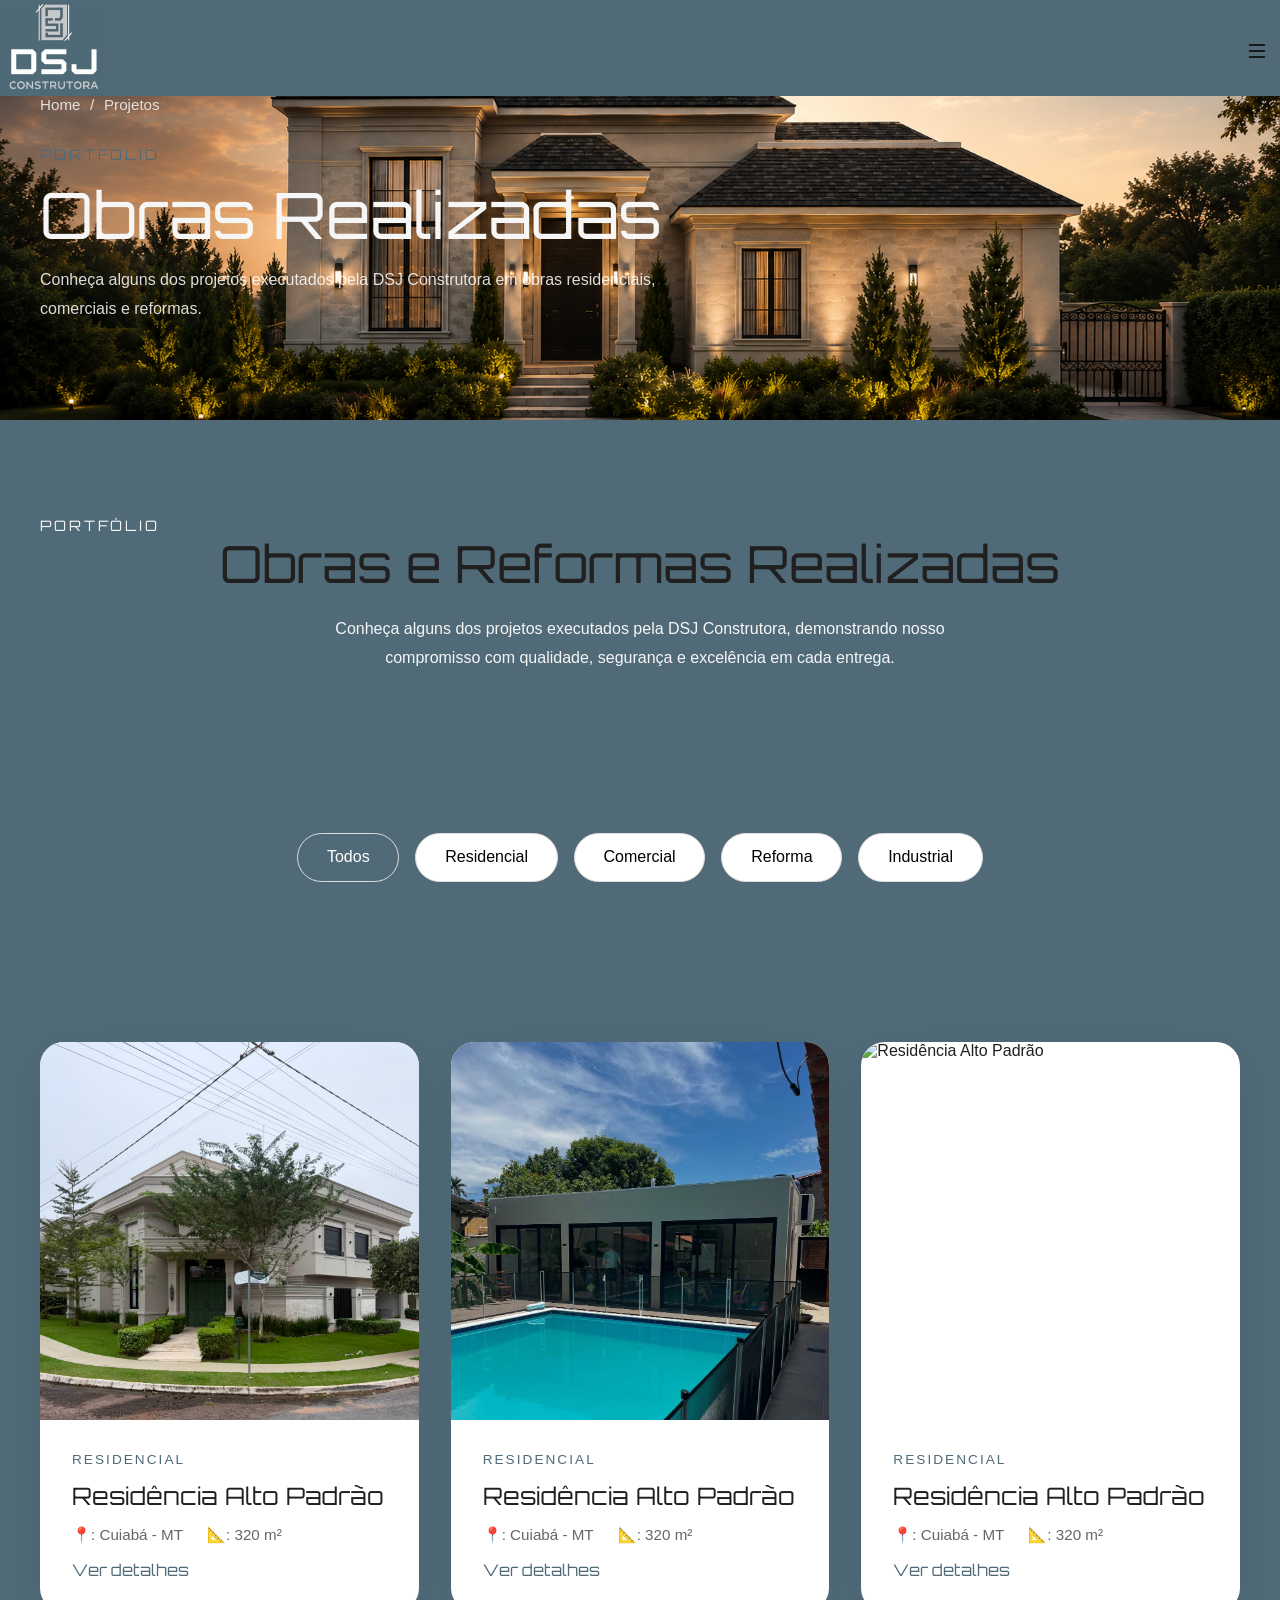
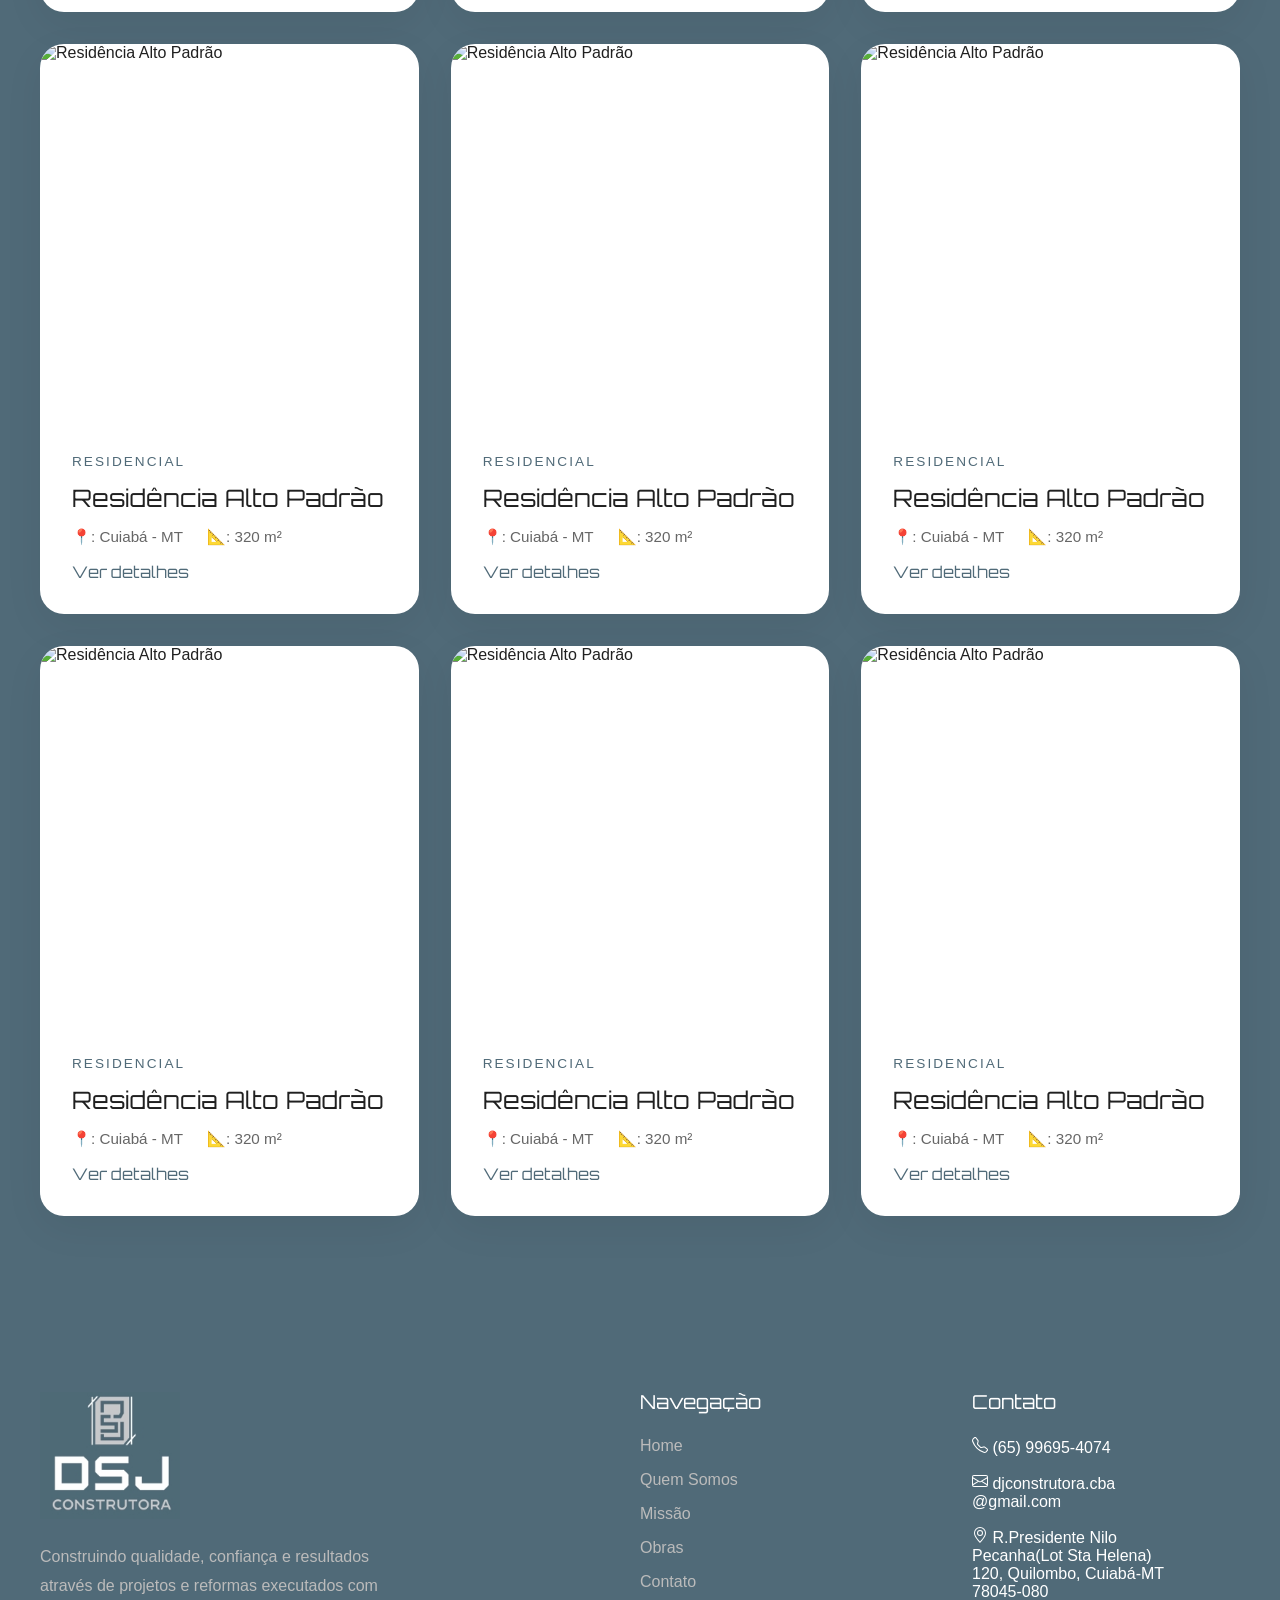
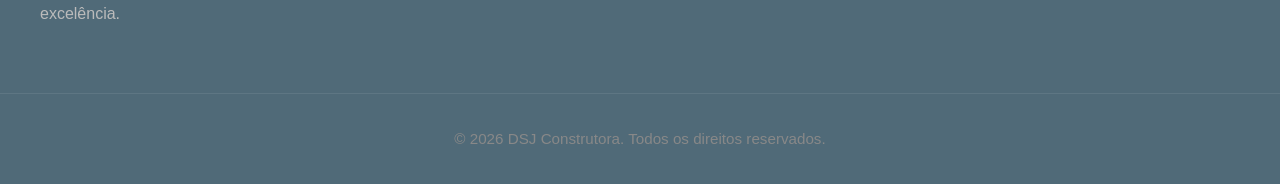
==== commit a7f0820a: "estilizando modal" ====
--- a/obras.html
+++ b/obras.html
@@ -235,11 +235,6 @@
             </div>
 
         </section>
- 
-
-        <!-- ==========================================
-            galerias
-        =========================================== -->
 
         <section
             class="projects"
@@ -309,7 +304,7 @@
                     </button>
 
                 </section>
-
+<!-- GALERIAAS -->
                 <div class="projects-grid">
 
                     <!-- Projeto 01 -->
@@ -327,12 +322,12 @@
 
                         data-description="Projeto residencial de alto padrão."
 
-                        data-image="img/obrarealizada3.jpg">
+                        data-image="img/obrarealizadaa1.jpg">
 
                         <figure class="portfolio-image">
 
                             <img
-                                src="img/obrarealizada3.jpg"
+                                src="img/obrarealizadaa1.jpg"
                                 alt="Residência Alto Padrão">
 
                         </figure>
@@ -395,12 +390,12 @@
 
                         data-description="Projeto residencial de alto padrão."
 
-                        data-image="img/projects/project-01.jpg">
+                        data-image="img/obrarealizadaa2.jpg">
 
                         <figure class="portfolio-image">
 
                             <img
-                                src="img/projects/project-01.jpg"
+                                src="img/obrarealizadaa2.jpg"
                                 alt="Residência Alto Padrão">
 
                         </figure>
--- a/css/styleobras.css
+++ b/css/styleobras.css
@@ -75,7 +75,7 @@
     box-shadow:0 24px 60px rgba(0,0,0,.12);
 }
 .portfolio-image{
-    aspect-ratio:16/10;
+    aspect-ratio:20/20;
     overflow:hidden;
 }
 .portfolio-card:hover img{
@@ -187,7 +187,8 @@
     position:relative;
     width:min(950px,92vw);
     max-height:90vh;
-    overflow:auto;
+    overflow-y:auto;
+    overflow-x: auto;
     border-radius:24px;
     background:var(--color-white);
     transform:translateY(30px);
@@ -211,9 +212,9 @@
 
 .project-modal-image{
     width:100%;
+    height:500px;
+    object-fit:cover;
     border-radius:20px;
-    display:block;
-    object-fit:cover;
 }
 
 .project-modal-content{
@@ -237,4 +238,25 @@
 }
 body.modal-open{
     overflow:hidden;
-}+}
+
+.project-modal-close{
+    position:absolute;
+    top:16px;
+    right:16px;
+    width:42px;
+    height:42px;
+    display:flex;
+    align-items:center;
+    justify-content:center;
+    border-radius:50%;
+    background:rgba(255,255,255,.95);
+    color:var(--color-black);
+    cursor:pointer;
+    z-index:20;
+    transition:.3s;
+}
+.project-modal-close:hover{
+    background:var(--color-primary);
+    color:var(--color-white);
+}
--- a/css/responsive.css
+++ b/css/responsive.css
@@ -48,10 +48,13 @@
         grid-template-columns:repeat(2,1fr);
 
     }
+    .project-modal-image{
 
+        height:360px;
+
+    }
 
 }
-
 /* ==================================================
    TABLET
 ================================================== */
@@ -80,6 +83,27 @@
     .button{
         width:100%;
     }
+    .project-modal-body{
+        grid-template-columns:1fr;
+        gap:1.5rem;
+        padding:1.5rem;
+    }
+    .project-modal-image{
+        width:100%;
+        height:240px;
+        object-fit:cover;
+    }
+    .project-modal-close{
+        top:12px;
+        right:12px;
+        width:38px;
+        height:38px;
+    }
+
+    .project-modal-panel{
+        width:min(100%,95vw);
+        border-radius:20px;
+    }
 
 }
 
@@ -106,23 +130,18 @@
         height:70px;
     }
      .stats-grid{
-
         grid-template-columns:1fr;
-
     }
 
     .stat-card{
-
         border-right:none;
-
         border-bottom:1px solid rgba(255,255,255,.08);
-
     }
-
     .stat-card:last-child{
-
         border-bottom:none;
-
+    }
+    .project-modal-content{
+        gap:1rem;
     }
 
 
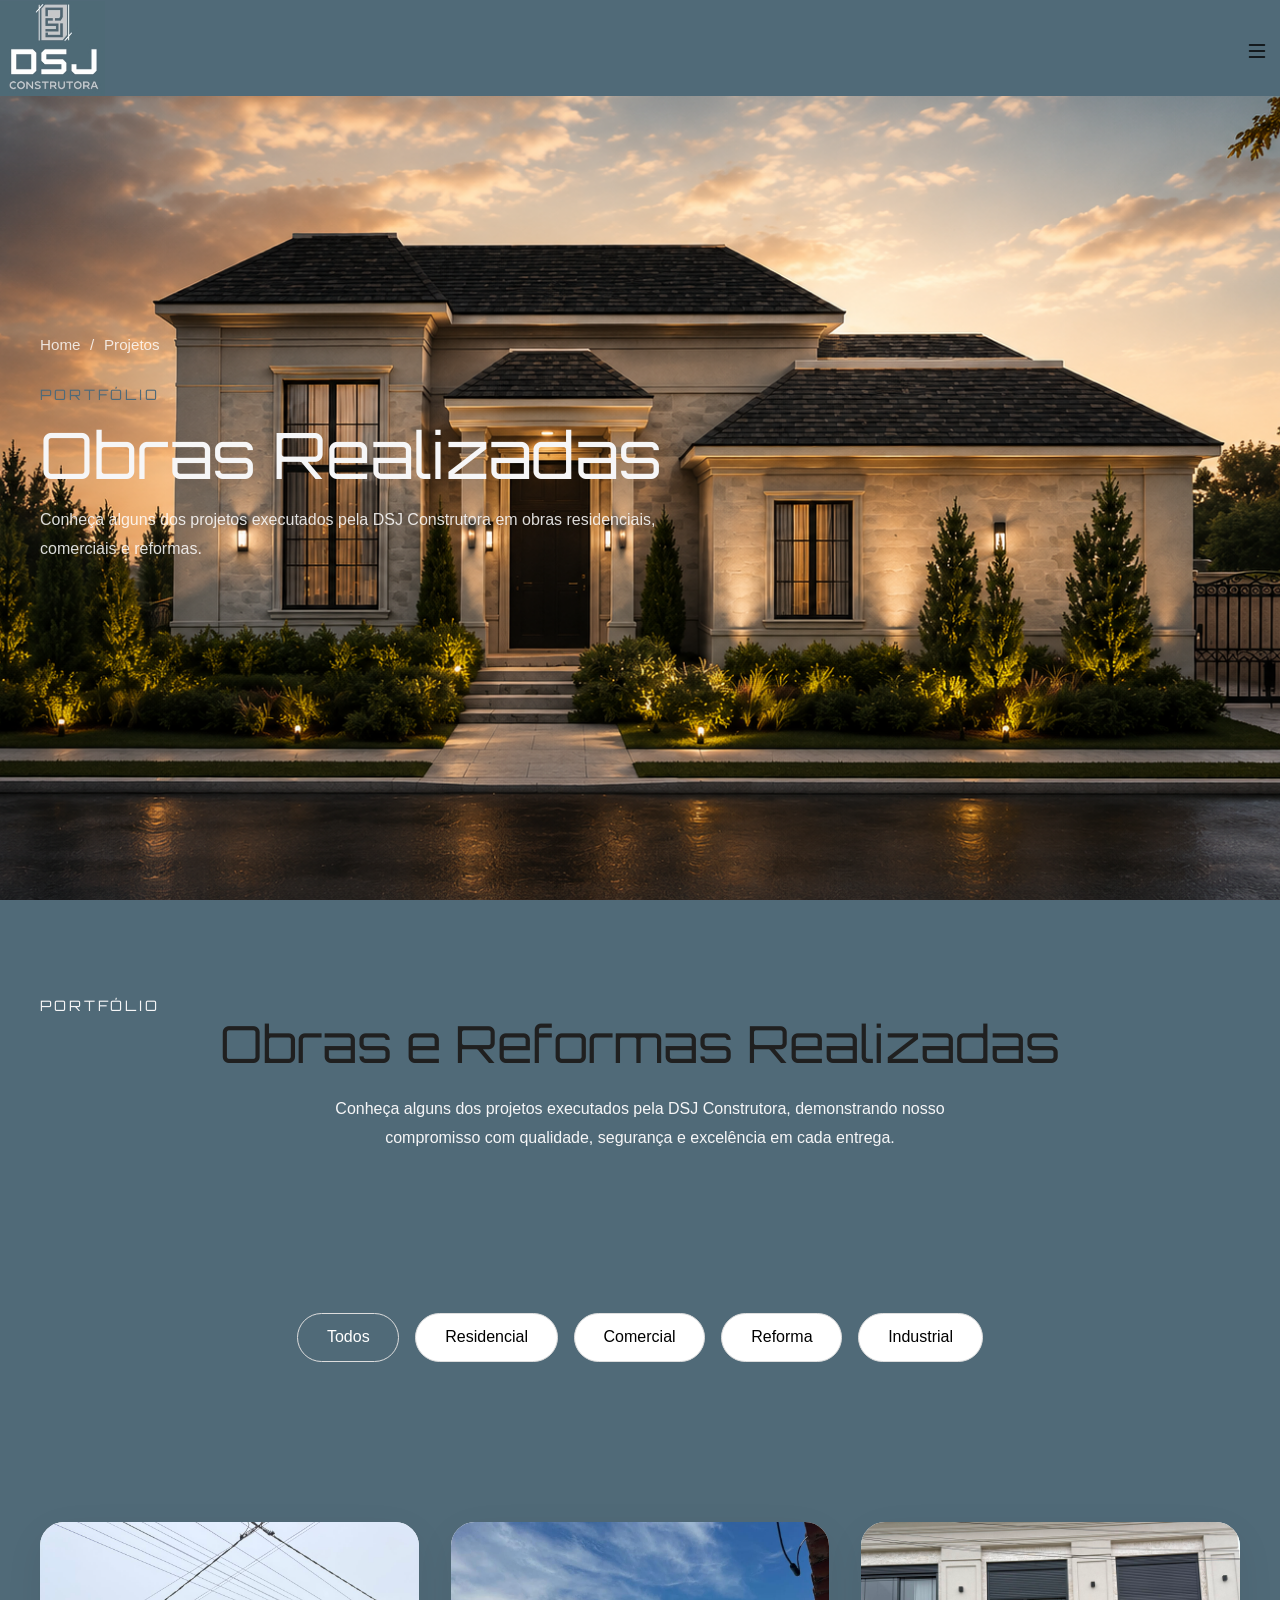
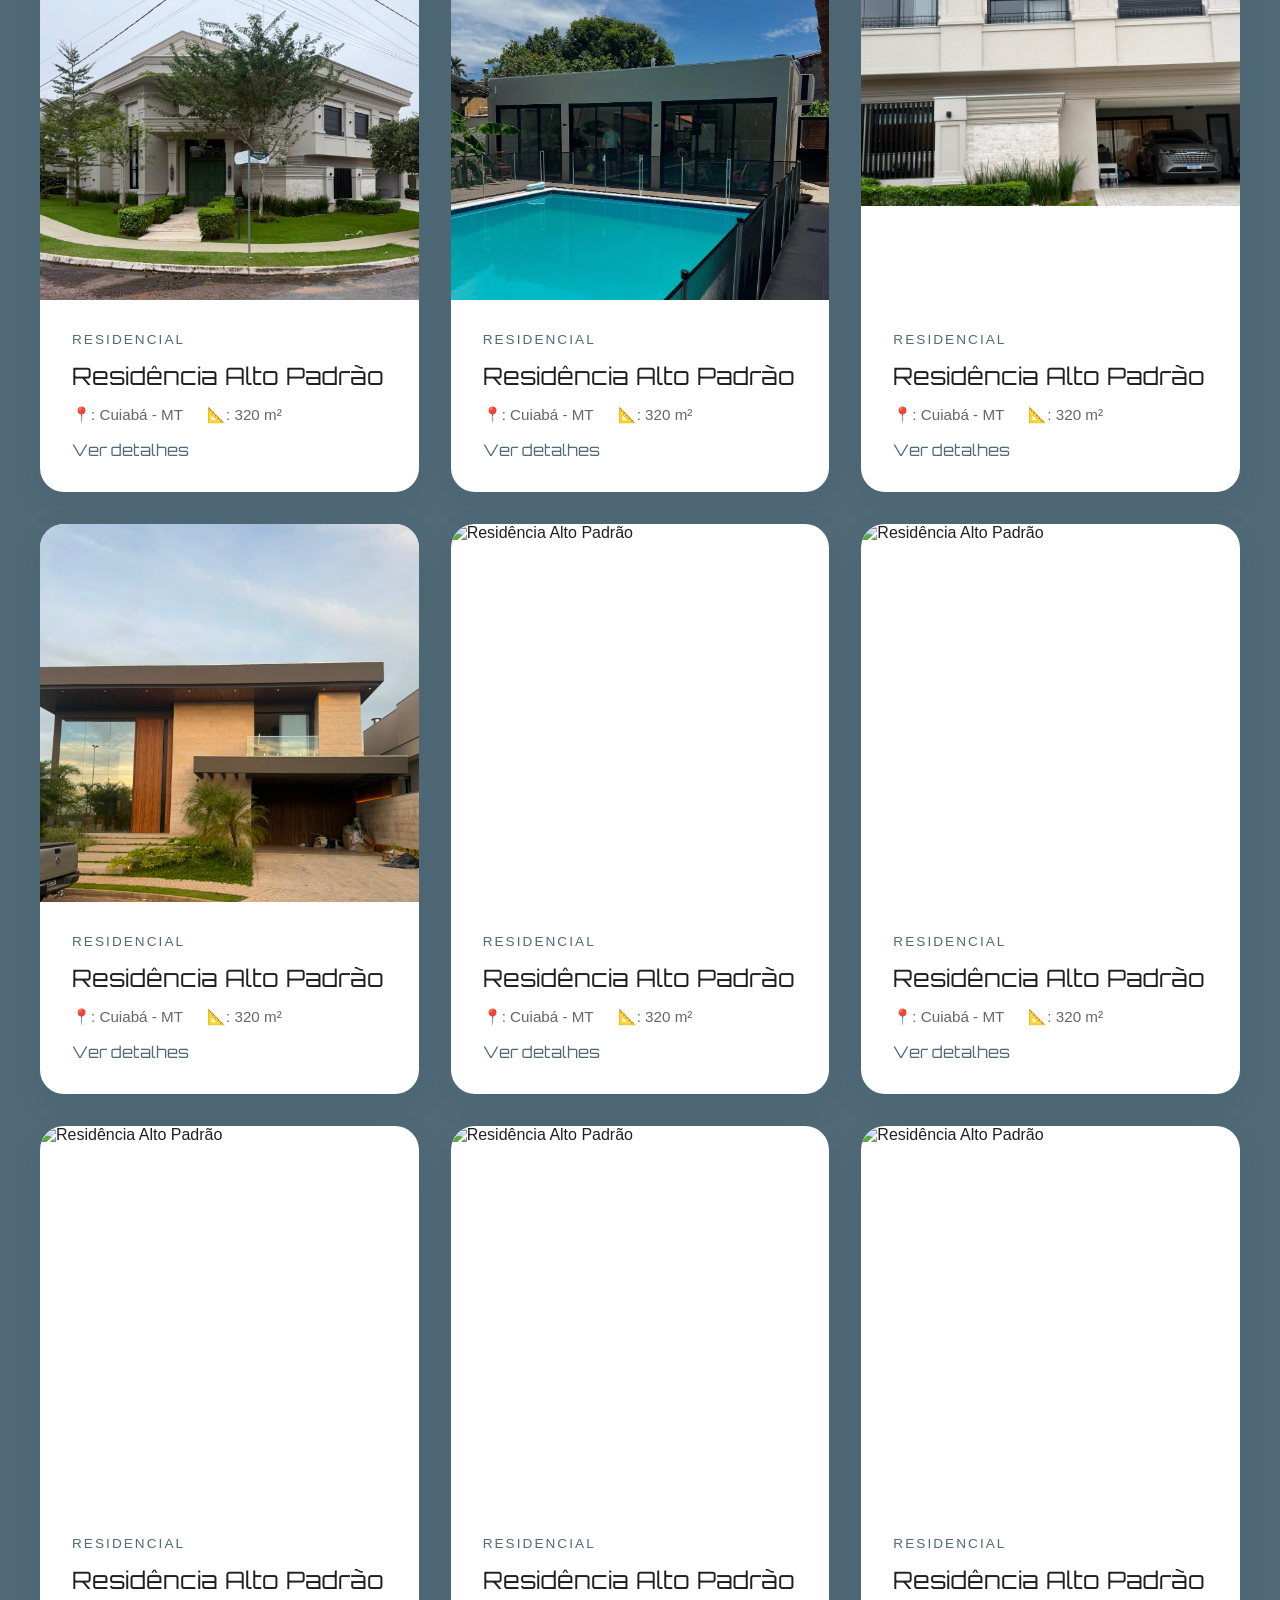
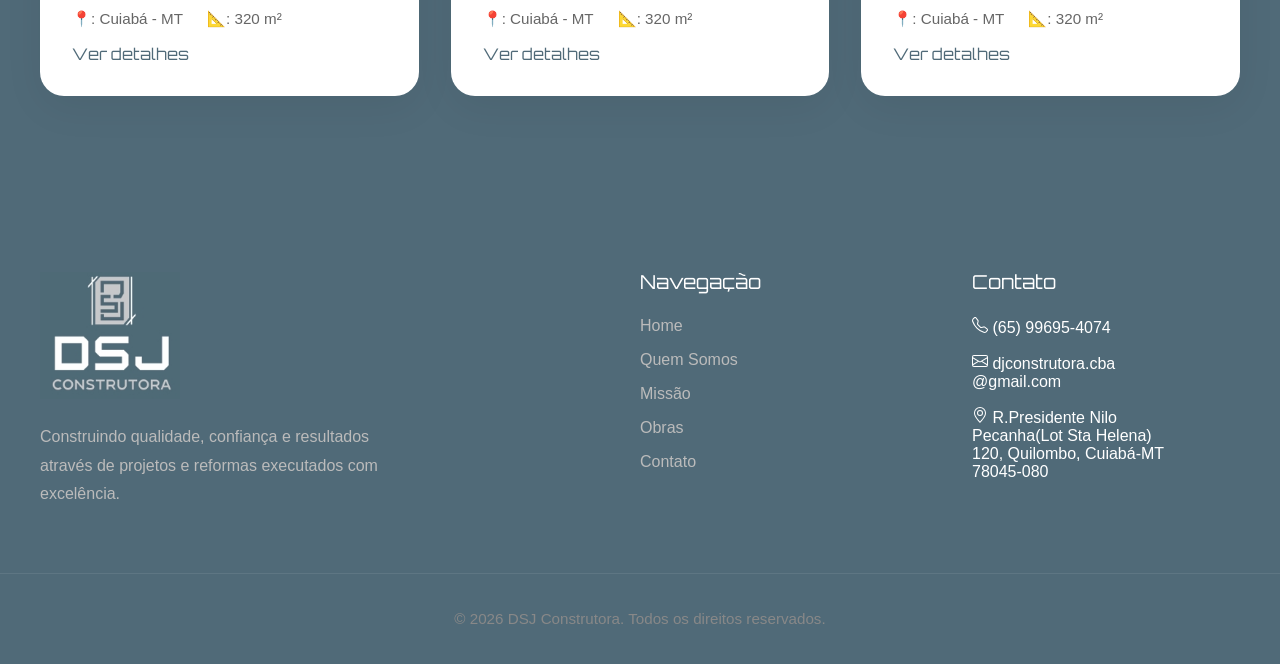
==== commit 2deaa2c5: "adicionando imagens em obra.html" ====
--- a/obras.html
+++ b/obras.html
@@ -456,12 +456,12 @@
 
                         data-description="Projeto residencial de alto padrão."
 
-                        data-image="img/projects/project-01.jpg">
+                        data-image="img/obrarealizada3.jpg">
 
                         <figure class="portfolio-image">
 
                             <img
-                                src="img/projects/project-01.jpg"
+                                src="img/obrarealizada3.jpg"
                                 alt="Residência Alto Padrão">
 
                         </figure>
@@ -521,12 +521,12 @@
 
                         data-description="Projeto residencial de alto padrão."
 
-                        data-image="img/projects/project-01.jpg">
+                        data-image="img/obrarealizada4.jpg">
 
                         <figure class="portfolio-image">
 
                             <img
-                                src="img/projects/project-01.jpg"
+                                src="img/obrarealizada4.jpg"
                                 alt="Residência Alto Padrão">
 
                         </figure>
--- a/css/styleobras.css
+++ b/css/styleobras.css
@@ -1,6 +1,6 @@
 .page-hero{
     position:relative;
-    min-height:420px;
+    min-height:100vh;
     display:flex;
     align-items:center;
     background-image:url("../img/imgherodesktop.png");
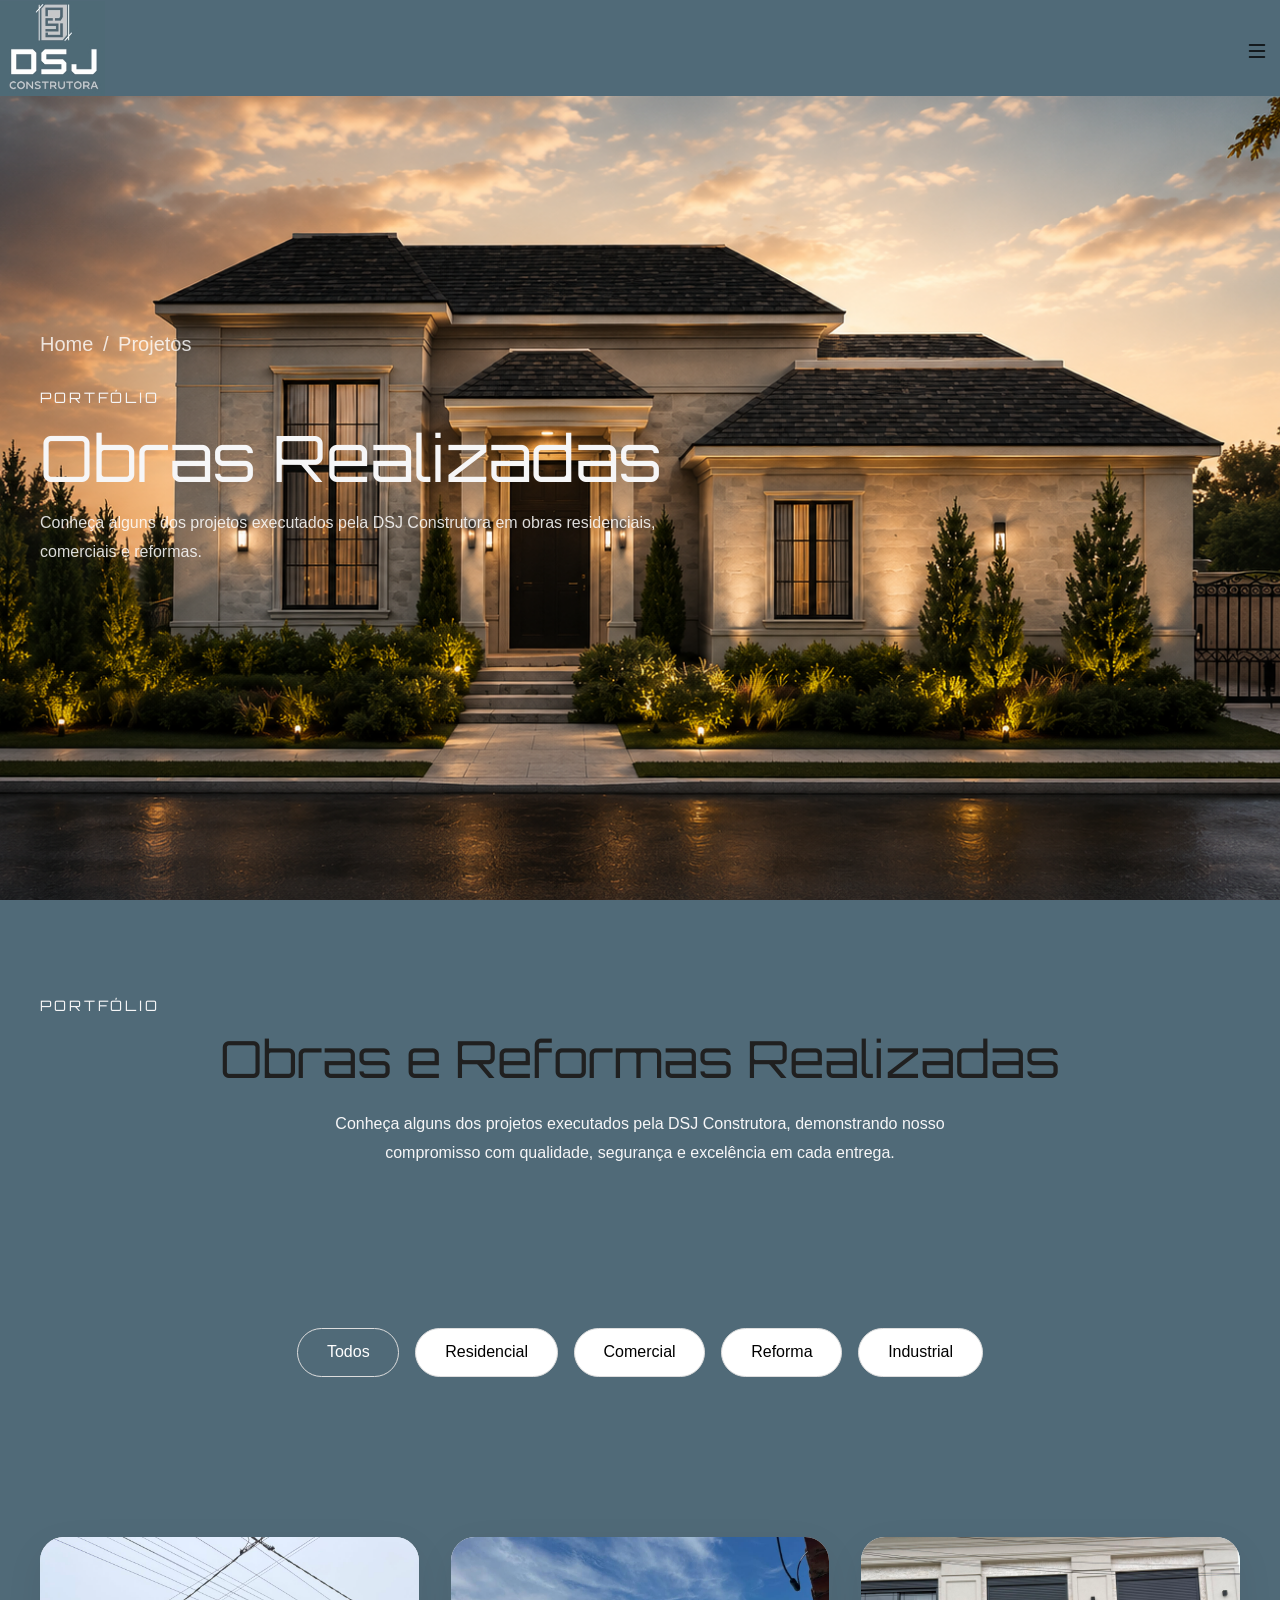
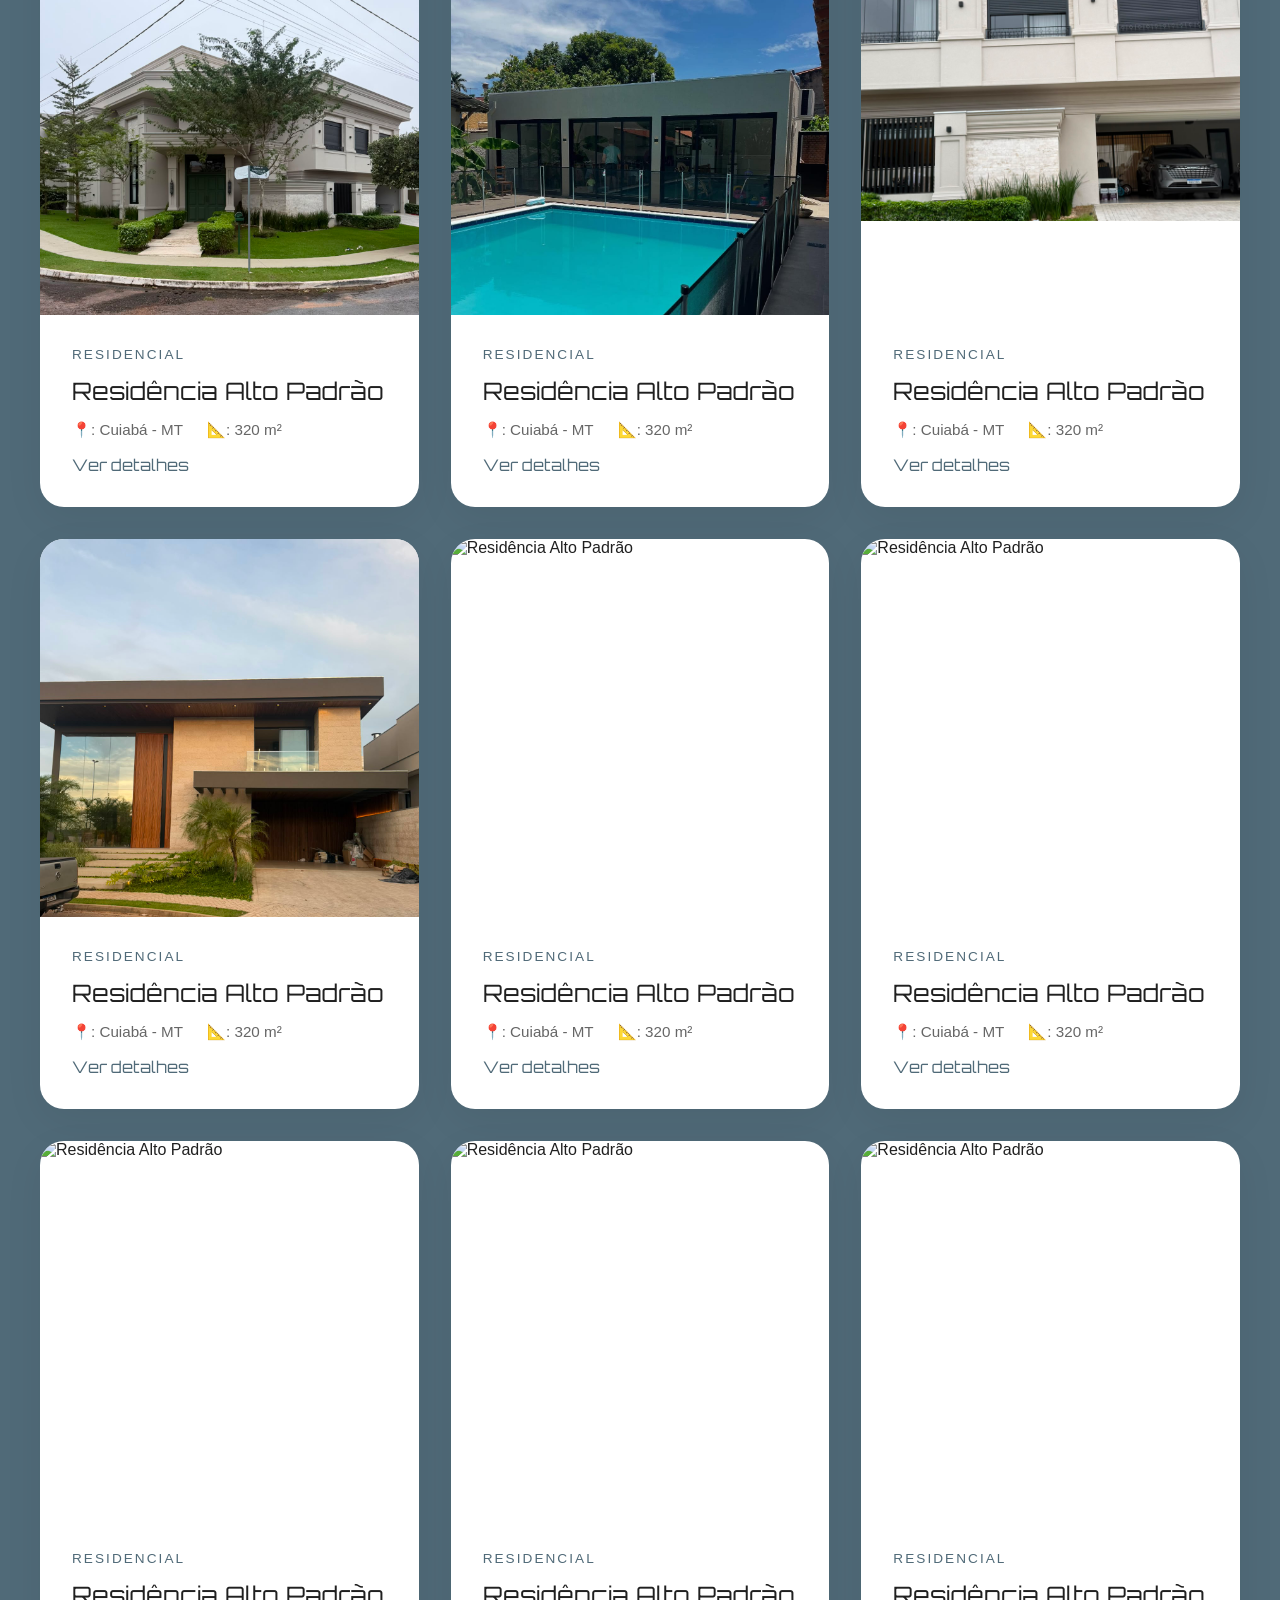
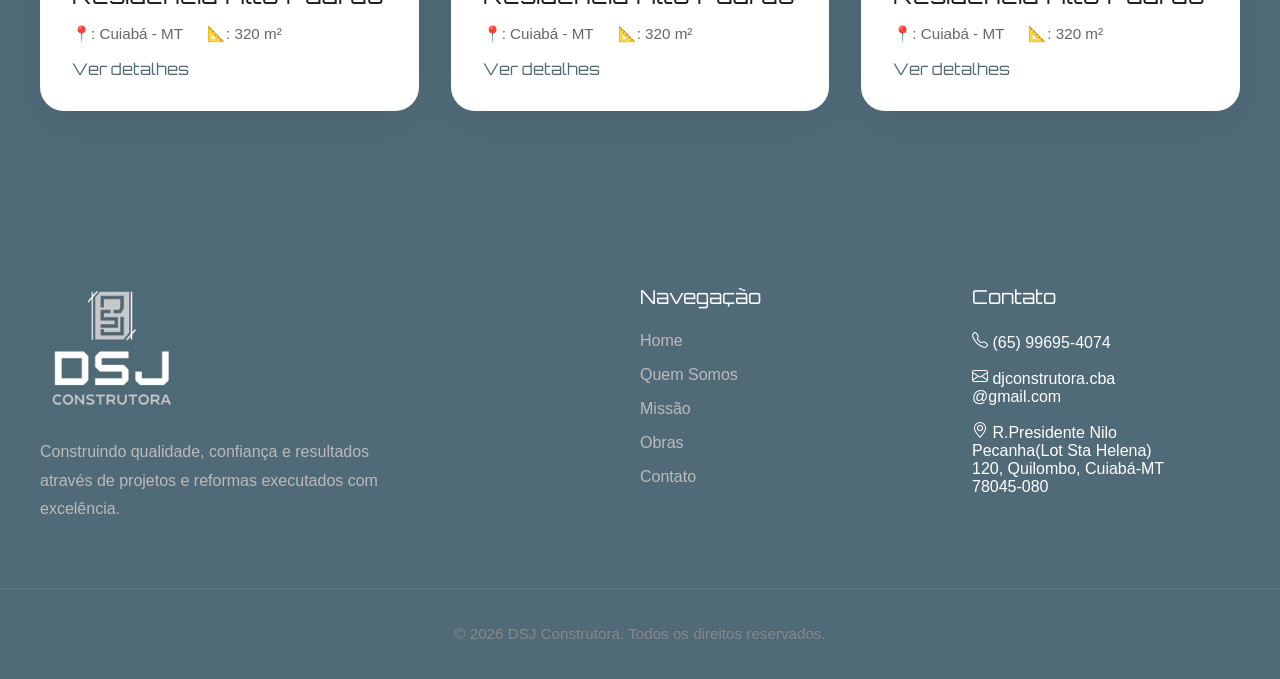
==== commit 949263e3: "feat: padronizando card e button" ====
--- a/obras.html
+++ b/obras.html
@@ -39,7 +39,7 @@
         <div class="container">
 
             <!-- Logo -->
-            <a href="#hero" class="header-logo" aria-label="Voltar ao início">
+            <a href="index.html#herp" class="header-logo" aria-label="Voltar ao início">
                 <img
                     src="img/dsjlogo.jpeg"
                     alt="Logo da DSJ Construtora">
@@ -213,7 +213,7 @@
 
                 </nav>
 
-                <span class="section-tag">
+                <span class="section-tag-obra">
 
                     PORTFÓLIO
 
--- a/css/style.css
+++ b/css/style.css
@@ -588,19 +588,12 @@
 ================================================== */
 
 .hero .container{
-
     position:relative;
-
     z-index:2;
-
-    display:flex;
-
+    display:flex;
     flex-direction:column;
-
     justify-content:center;
-
     min-height:100vh;
-
 }
 
 /* ==================================================
@@ -608,15 +601,10 @@
 ================================================== */
 
 .hero-content{
-
     width:min(700px,100%);
-
-    display:flex;
-
+    display:flex;
     flex-direction:column;
-
     gap: 2rem;
-
 }
 
 /* ==================================================
@@ -624,17 +612,11 @@
 ================================================== */
 
 .hero-subtitle{
-
     font-family:var(--font-title);
-
     color:var(--color-primary);
-
     letter-spacing:.25em;
-
     font-size:.9rem;
-
     text-transform:uppercase;
-
 }
 
 /* ==================================================
@@ -656,13 +638,9 @@
 ================================================== */
 
 .hero-description{
-
     max-width:580px;
-
     font-size:1.15rem;
-
     color:rgba(255,255,255,.85);
-
 }
 
 /* ==================================================
@@ -670,25 +648,16 @@
 ================================================== */
 
 .hero-buttons{
-
-    display:flex;
-
+    display:flex;
     align-items:center;
-
     gap:1.25rem;
-
     margin-top:1rem;
-
     flex-wrap:wrap;
-
 }
 
 .hero-buttons .button{
-
     width:auto;
-
     min-width:220px;
-
 }
 
 /* ==================================================
@@ -696,52 +665,30 @@
 ================================================== */
 
 .hero-scroll{
-
     position:absolute;
-
     bottom:2rem;
-
     left:50%;
-
     transform:translateX(-50%);
-
     width:28px;
-
     height:48px;
-
     border:2px solid rgba(255,255,255,.7);
-
     border-radius:999px;
-
-    display:flex;
-
+    display:flex;
     justify-content:center;
-
     align-items:flex-start;
-
     padding-top:8px;
-
     z-index:2;
-
 }
 
 .hero-scroll span{
-
     width:4px;
-
     height:10px;
-
     border-radius:999px;
-
     background:var(--color-white);
-
     animation:scrollIndicator 1.8s infinite;
-
 }
 .hero-content>*{
-
     animation:fadeUp .8s ease forwards;
-
 }
 .hero-subtitle{
 
@@ -750,21 +697,16 @@
 }
 
 .hero-title{
-
     animation-delay:.25s;
-
 }
 
 .hero-description{
-
     animation-delay:.4s;
-
 }
 
 .hero-buttons{
     opacity:0;
     animation-delay:.55s;
-
 }
 
 /* ==================================================
@@ -772,29 +714,17 @@
 ================================================== */
 
 .button{
-
     display:inline-flex;
-
     justify-content:center;
-
     align-items:center;
-
     min-width:220px;
-
     padding:1rem 2rem;
-
     border-radius:999px;
-
     text-decoration:none;
-
     font-family:var(--font-title);
-
     font-size:.95rem;
-
     transition:.35s;
-
     cursor:pointer;
-
 }
 
 /* ==================================================
@@ -804,6 +734,7 @@
 .button-primary{
 
     background:var(--color-primary);
+    border:1px solid rgba(255,255,255,.45);
 
     color:var(--color-white);
 
@@ -871,6 +802,7 @@
 
 .section-title{
     font-size:clamp(2.2rem,4vw,3.5rem);
+    margin-top: 15px;
     color:var(--color-black);
 }
 
@@ -1440,3 +1372,7 @@
    PAGE HERO
 ================================================== */
 
+section{
+    padding:var(--space-3xl) 0;
+    overflow:hidden;
+}
--- a/css/styleobras.css
+++ b/css/styleobras.css
@@ -9,6 +9,16 @@
     overflow:hidden;
 }
 
+/* ==============================================================
+        PAGE HERO MOBILE
+        ====================================== */
+
+@media (max-width:768px){
+    .hero{
+        background-image:url("../img/imgheromobile.png");
+    }
+}
+
 /* ==================================================
    PAGE HERO OVERLAY
 ================================================== */
@@ -24,6 +34,20 @@
     position:relative;
     z-index:2;
 }
+/* ==================================
+  SECTION TAG OBRAS */
+
+.section-tag-obra{
+    
+    font-family:var(--font-title);
+    color:var(--color-white);
+    letter-spacing:.2em;
+    text-transform:uppercase;
+    font-size:.9rem;
+
+
+}
+
 /* ==================================================
    BREADCRUMB
 ================================================== */
@@ -32,10 +56,11 @@
     gap:.6rem;
     margin-bottom:2rem;
     color:rgba(255,255,255,.8);
-    font-size:.95rem;
+    font-size: 20px;
 }
 
 .breadcrumb a{
+
     transition:.3s;
 }
 .breadcrumb a:hover{
--- a/css/animation.css
+++ b/css/animation.css
@@ -144,7 +144,7 @@
 ================================================== */
 
 [data-animation="fade-left"]{
-    transform:translateX(-40px);
+    transform:translateX(-24px);
 }
 
 /* ==================================================
@@ -152,7 +152,7 @@
 ================================================== */
 
 [data-animation="fade-right"]{
-    transform:translateX(40px);
+    transform:translateX(24px);
 }
 
 /* ==================================================
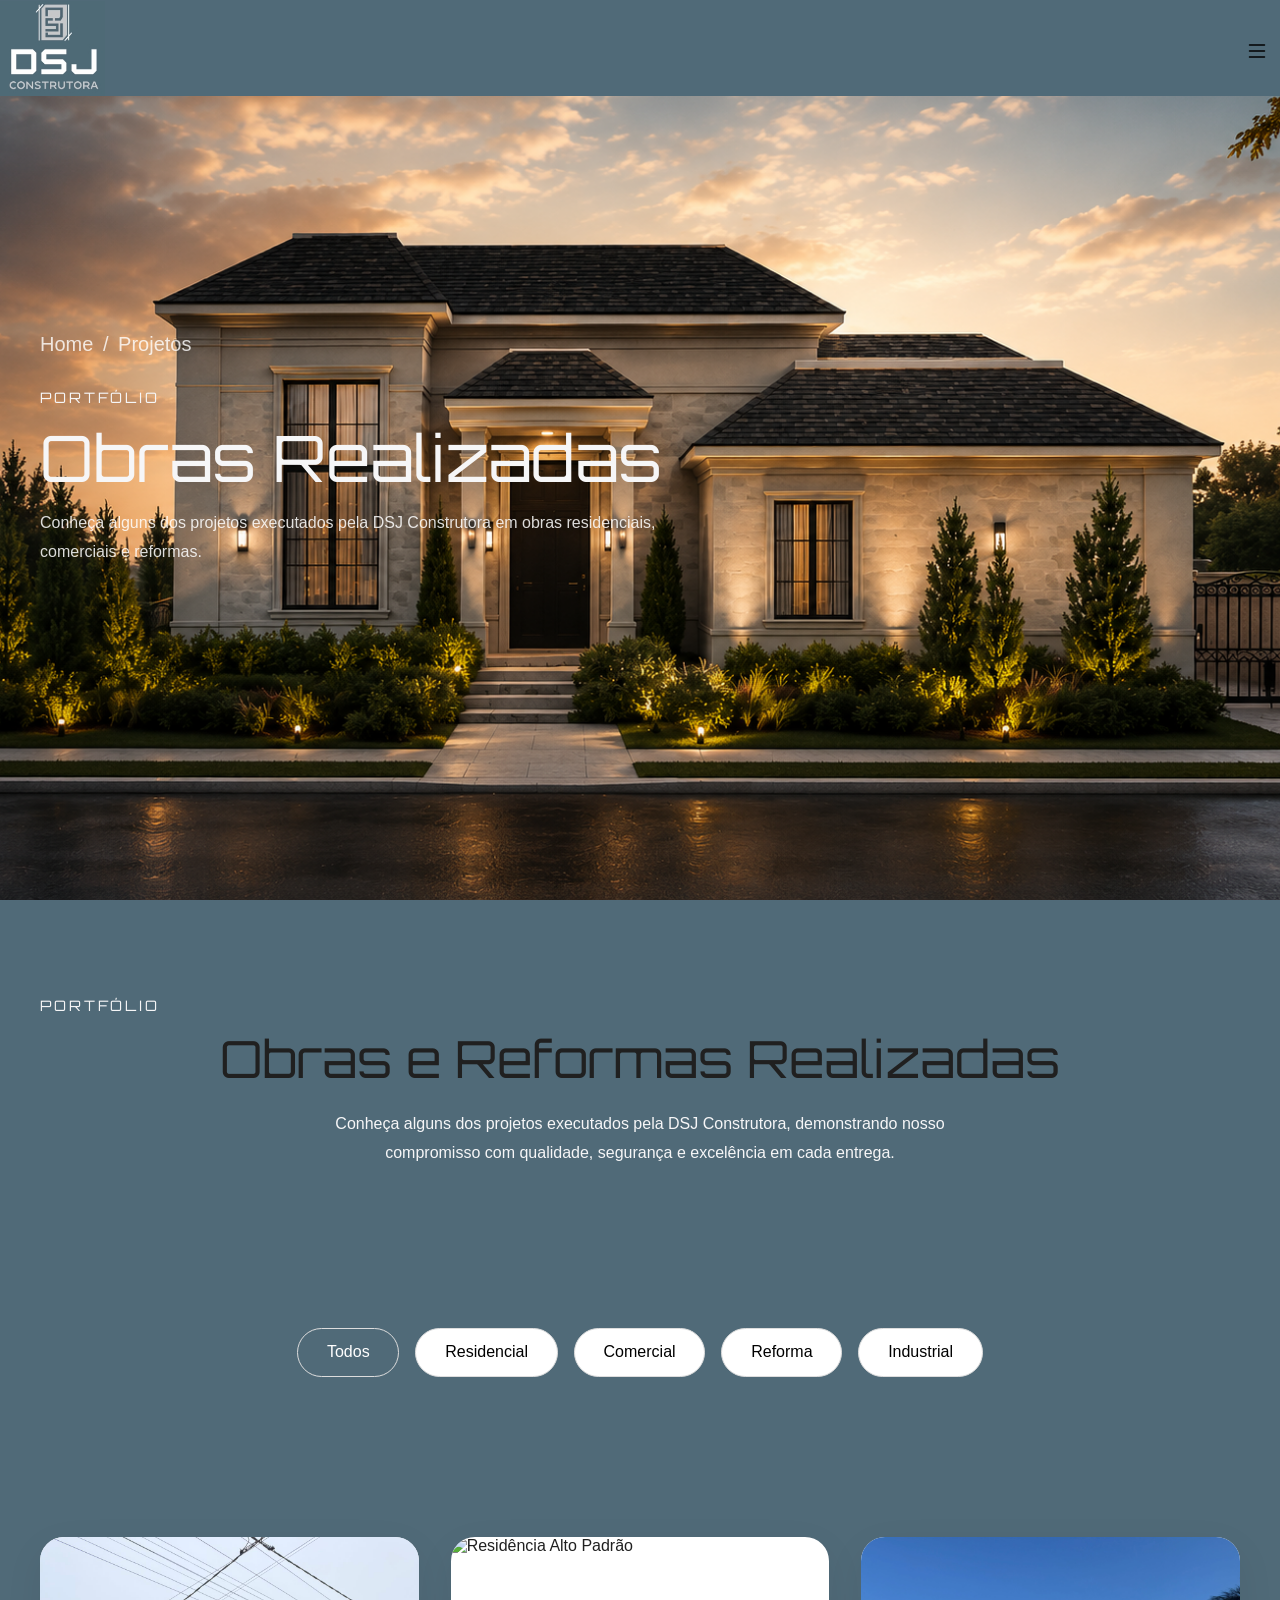
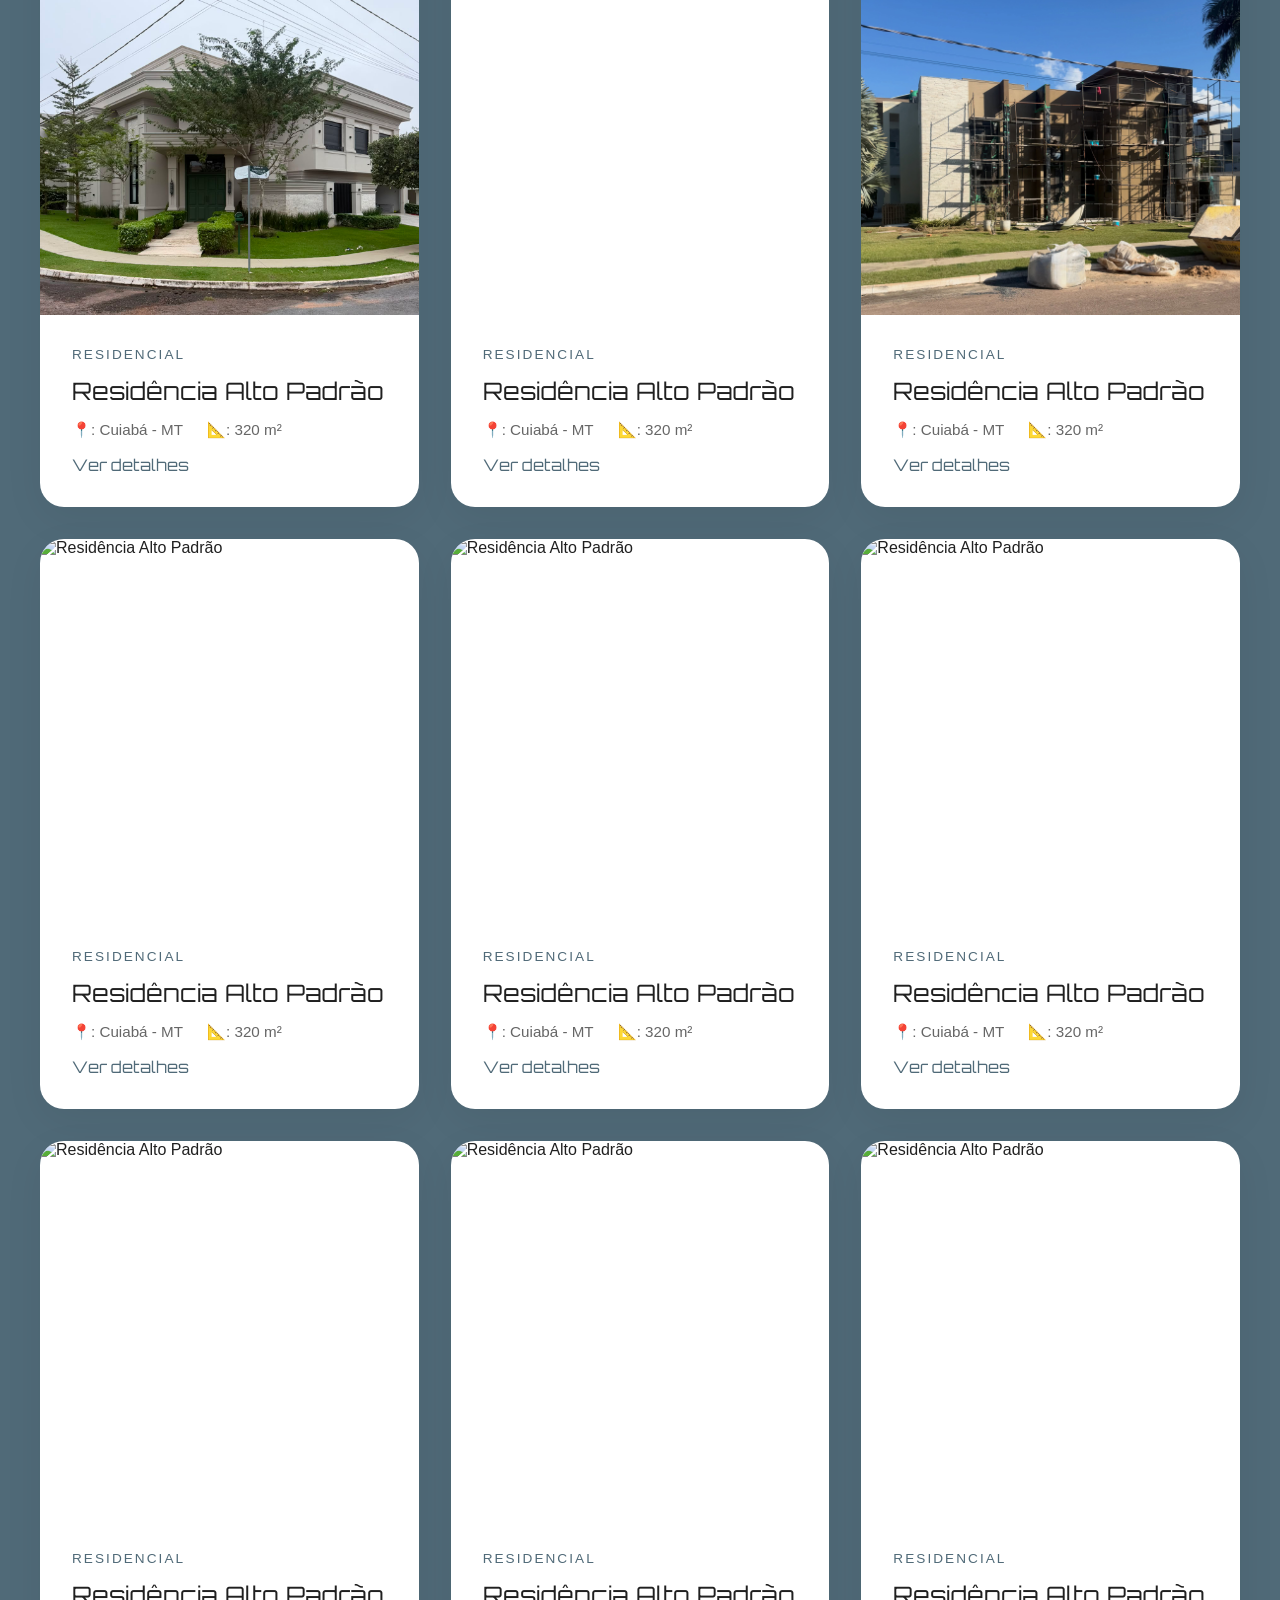
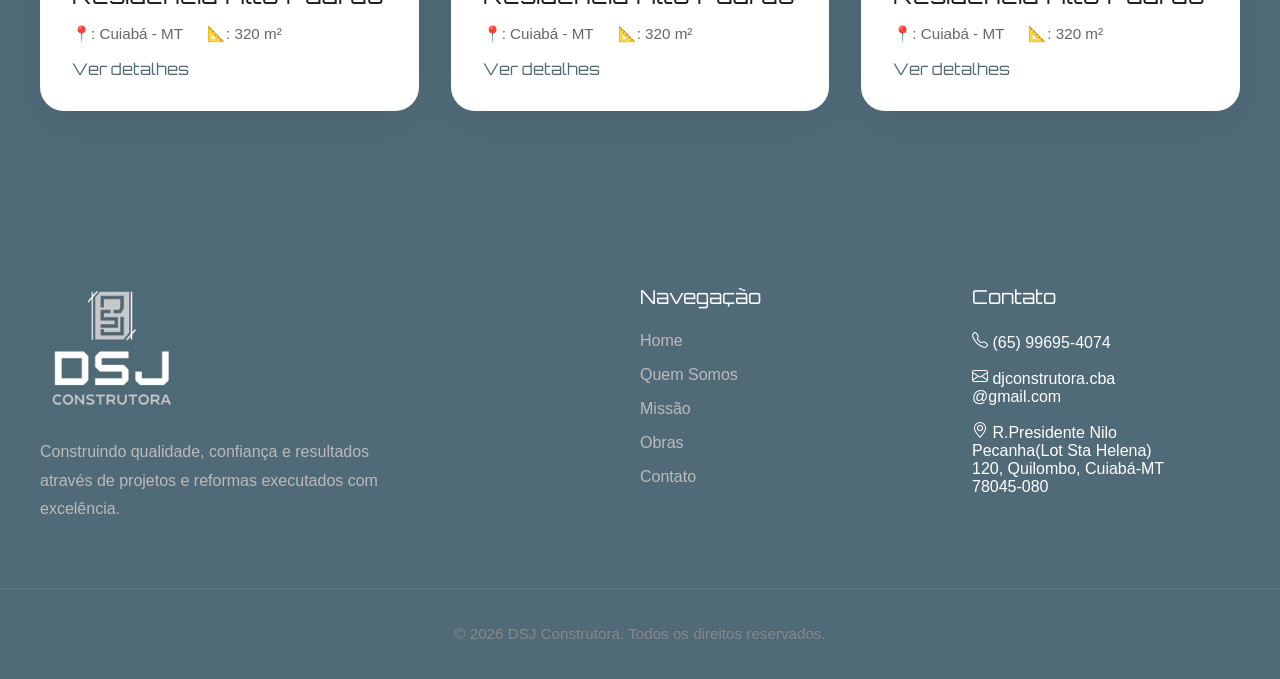
==== commit e744b517: "feat: refatoração do card e modal" ====
--- a/obras.html
+++ b/obras.html
@@ -183,7 +183,9 @@
         </aside>
 
     </div>
-
+<!-- ==============================
+ MAIN DA PAGE
+ ================================== -->
     <main id="main">
 
       
@@ -311,19 +313,7 @@
 
                    <article
                         class="portfolio-card"
-
-                        data-title="Residência Alto Padrão"
-
-                        data-category="Residencial"
-
-                        data-city="Cuiabá - MT"
-
-                        data-area="320 m²"
-
-                        data-description="Projeto residencial de alto padrão."
-
-                        data-image="img/obrarealizadaa1.jpg">
-
+                        data-project="residencia-alto-padrao">
                         <figure class="portfolio-image">
 
                             <img
@@ -378,19 +368,8 @@
                     <!-- Projeto 02 -->
 
                    <article
-                        class="portfolio-card"
-
-                        data-title="Residência Alto Padrão"
-
-                        data-category="Residencial"
-
-                        data-city="Cuiabá - MT"
-
-                        data-area="320 m²"
-
-                        data-description="Projeto residencial de alto padrão."
-
-                        data-image="img/obrarealizadaa2.jpg">
+                    class="portfolio-card"
+                    data-project="residencia-alto-padrao2">
 
                         <figure class="portfolio-image">
 
@@ -445,18 +424,7 @@
 
                    <article
                         class="portfolio-card"
-
-                        data-title="Residência Alto Padrão"
-
-                        data-category="Residencial"
-
-                        data-city="Cuiabá - MT"
-
-                        data-area="320 m²"
-
-                        data-description="Projeto residencial de alto padrão."
-
-                        data-image="img/obrarealizada3.jpg">
+                        data-project="residencia-alto-padrao3">
 
                         <figure class="portfolio-image">
 
--- a/css/styleobras.css
+++ b/css/styleobras.css
@@ -229,23 +229,40 @@
 }
 .project-modal-body{
     display:grid;
-    grid-template-columns:1fr 1fr;
-    gap:3rem;
+    grid-template-columns:1.2fr .8fr;
+    gap:2.5rem;
     padding:2.5rem;
     align-items:start;
 }
 
-.project-modal-image{
+.project-modal-image,
+.project-modal-video{
     width:100%;
-    height:500px;
+    height:100%;
     object-fit:cover;
+    display:block;
+}
+
+.project-modal-content{
+    display:flex;
+    flex-direction:column;
+    justify-content:center;
+    gap:1.2rem;
+}
+/* ===========================
+PROJECT MODAL VIEWER
+============================= */
+
+.project-modal-viewer{
+    position:relative;
+    width:100%;
+    aspect-ratio:16/12;
+    overflow:hidden;
     border-radius:20px;
-}
-
-.project-modal-content{
-    display:flex;
-    flex-direction:column;
-    gap:1.5rem;
+    background:#f3f3f3;
+    display:flex;
+    justify-content:center;
+    align-items:center;
 }
 
 .project-modal-category{
@@ -266,22 +283,97 @@
 }
 
 .project-modal-close{
+
     position:absolute;
-    top:16px;
-    right:16px;
+
+    top:1rem;
+
+    right:1rem;
+
     width:42px;
+
     height:42px;
-    display:flex;
-    align-items:center;
-    justify-content:center;
+
     border-radius:50%;
-    background:rgba(255,255,255,.95);
-    color:var(--color-black);
-    cursor:pointer;
+
+    background:#fff;
+
     z-index:20;
-    transition:.3s;
+
 }
 .project-modal-close:hover{
     background:var(--color-primary);
     color:var(--color-white);
 }
+/* ==================
+indicadores
+===================== */
+.project-modal-indicators{
+    display:flex;
+    justify-content:center;
+    align-items:center;
+    gap:.75rem;
+}
+.project-modal-dot{
+    width:12px;
+    height:12px;
+    border-radius:50%;
+    background:#868686;
+    cursor:pointer;
+    transition:.3s;
+}
+.project-modal-dot.is-active{
+    background:var(--color-primary);
+    transform:scale(1.2);
+}
+.project-modal-video{
+    width:100%;
+    height:100%;
+    object-fit:cover;
+    border-radius:20px;
+    display:block;
+}
+.project-modal-media{
+    display:flex;
+    flex-direction:column;
+    gap:1rem;
+}
+
+.project-modal-prev,
+.project-modal-next{
+    position:absolute;
+    top:50%;
+    transform:translateY(-50%);
+    width:48px;
+    height:48px;
+    border:none;
+    border-radius:50%;
+    background:rgba(0,0,0,.45);
+    color:#fff;
+    cursor:pointer;
+    display:flex;
+    justify-content:center;
+    align-items:center;
+    font-size:1.2rem;
+    transition:.3s;
+    z-index:10;
+}
+.project-modal-prev{
+
+    left:16px;
+
+}
+.project-modal-next{
+
+    right:16px;
+
+}
+.project-modal-prev:hover,
+.project-modal-next:hover{
+
+    background:var(--color-primary);
+
+    transform:translateY(-50%) scale(1.08);
+
+}
+
--- a/css/responsive.css
+++ b/css/responsive.css
@@ -83,14 +83,13 @@
     .button{
         width:100%;
     }
-    .project-modal-body{
+   .project-modal-body{
         grid-template-columns:1fr;
-        gap:1.5rem;
         padding:1.5rem;
     }
     .project-modal-image{
         width:100%;
-        height:240px;
+        height:280px;
         object-fit:cover;
     }
     .project-modal-close{
@@ -103,6 +102,11 @@
     .project-modal-panel{
         width:min(100%,95vw);
         border-radius:20px;
+    }
+    .project-modal-viewer{
+
+        aspect-ratio:16 / 14;
+
     }
 
 }
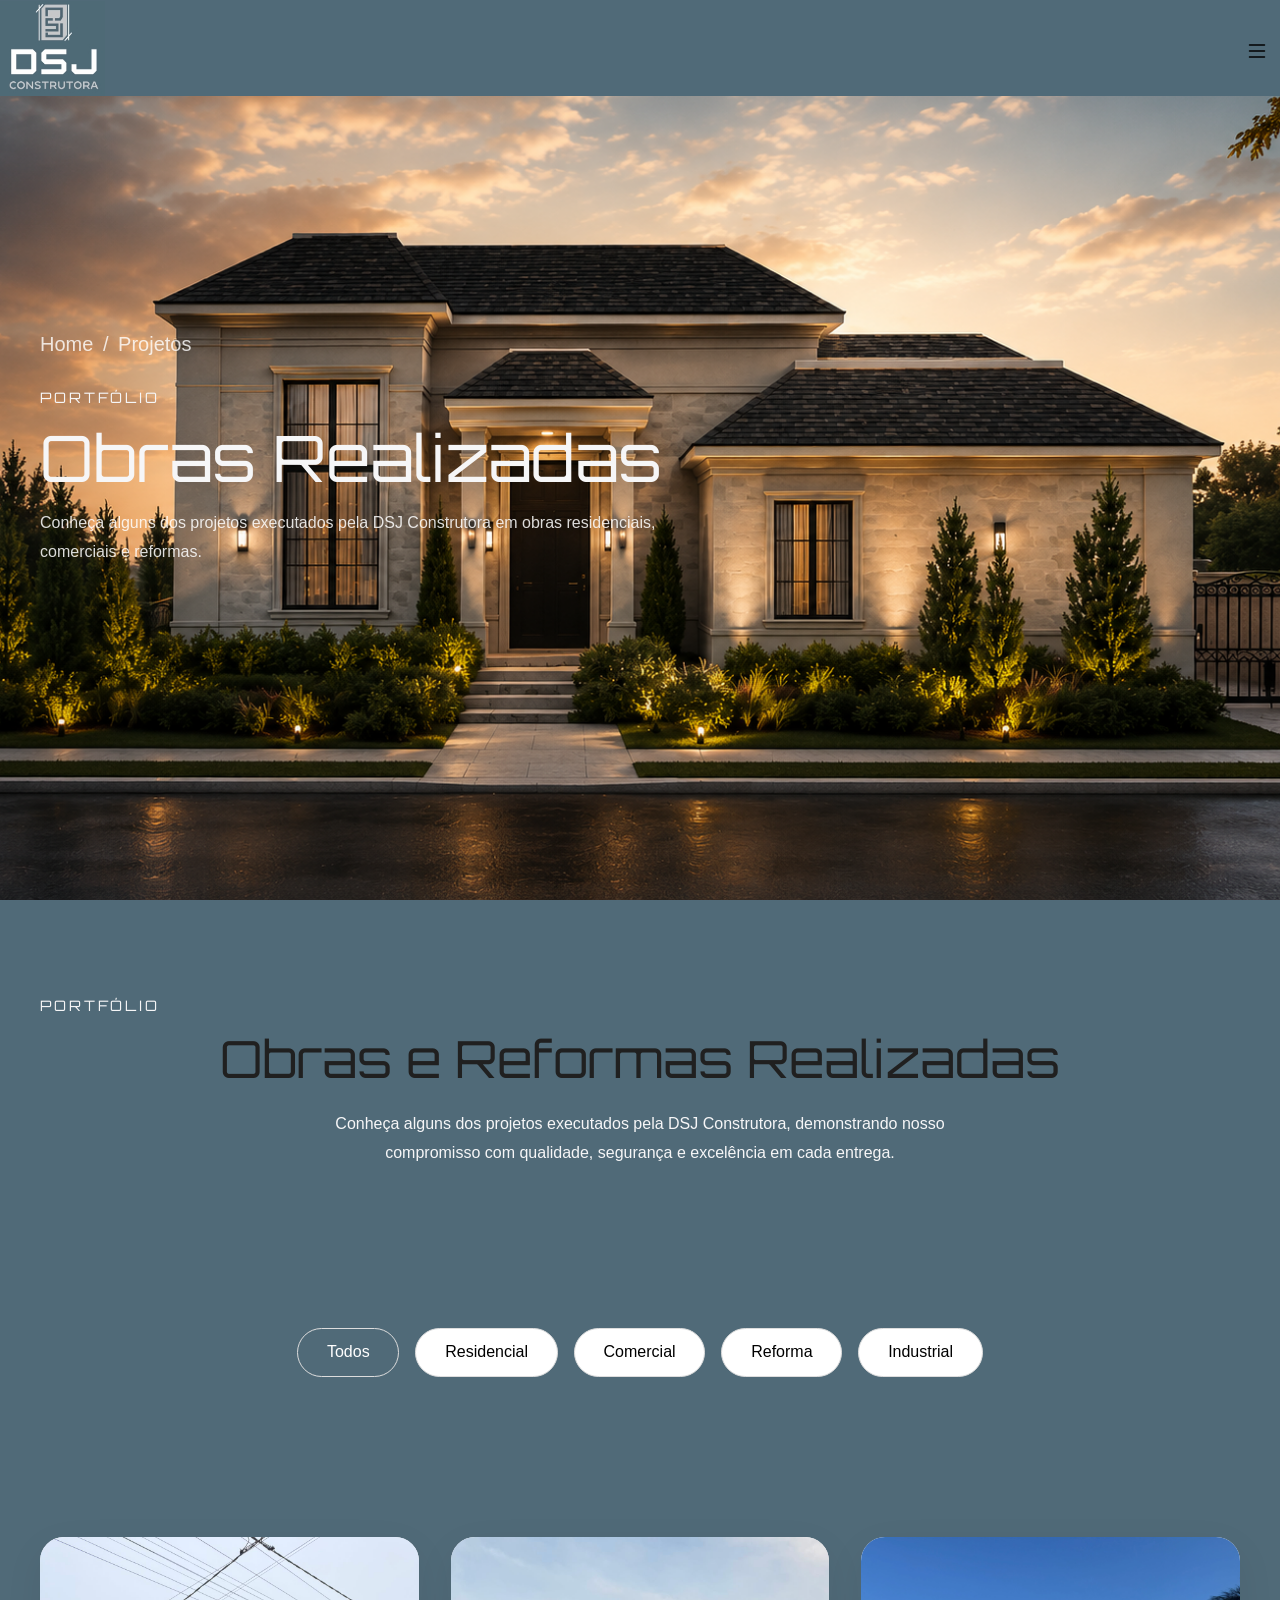
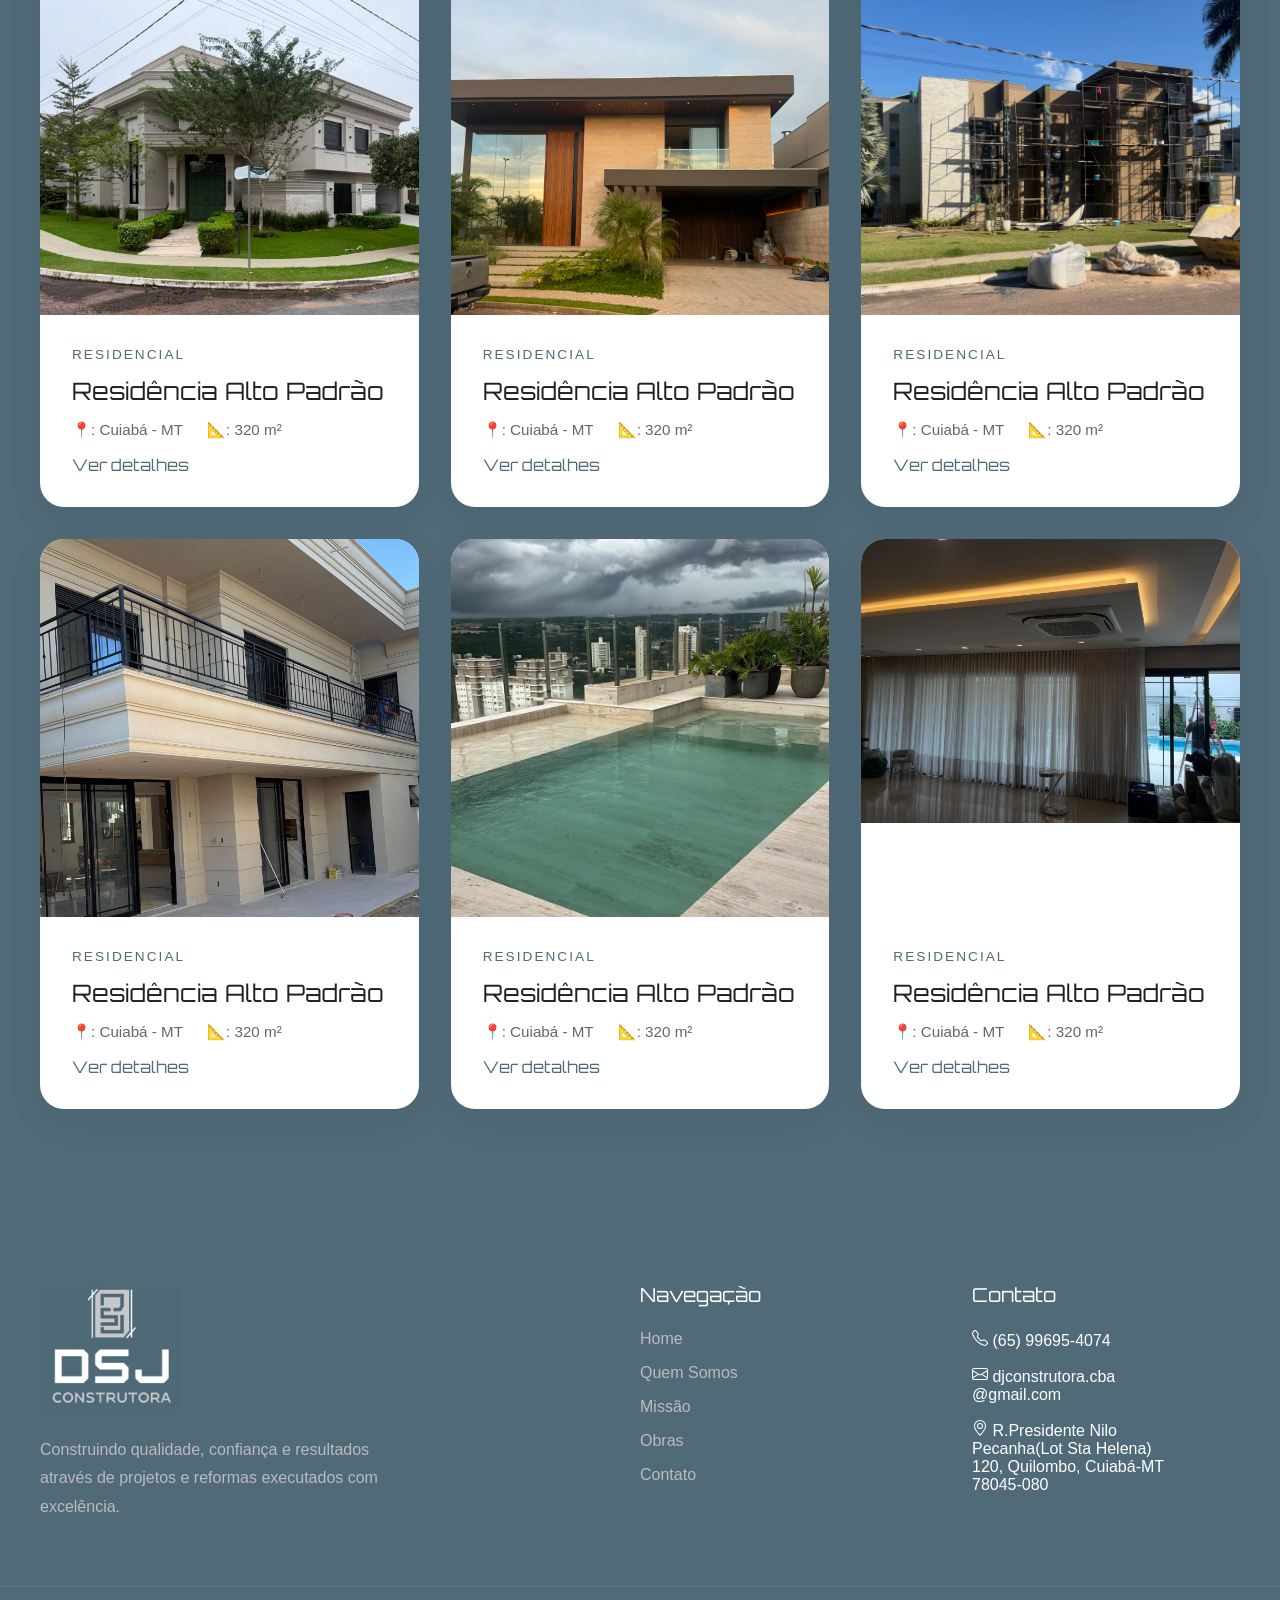
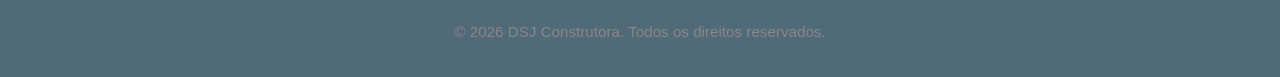
==== commit b88a19a6: "feat: add cards" ====
--- a/obras.html
+++ b/obras.html
@@ -374,7 +374,7 @@
                         <figure class="portfolio-image">
 
                             <img
-                                src="img/obrarealizadaa2.jpg"
+                                src="img/obrarealizada2.jpg"
                                 alt="Residência Alto Padrão">
 
                         </figure>
@@ -479,17 +479,7 @@
                     <article
                         class="portfolio-card"
 
-                        data-title="Residência Alto Padrão"
-
-                        data-category="Residencial"
-
-                        data-city="Cuiabá - MT"
-
-                        data-area="320 m²"
-
-                        data-description="Projeto residencial de alto padrão."
-
-                        data-image="img/obrarealizada4.jpg">
+                        data-project="residencia-alto-padrao4">
 
                         <figure class="portfolio-image">
 
@@ -544,22 +534,12 @@
                     <article
                         class="portfolio-card"
 
-                        data-title="Residência Alto Padrão"
-
-                        data-category="Residencial"
-
-                        data-city="Cuiabá - MT"
-
-                        data-area="320 m²"
-
-                        data-description="Projeto residencial de alto padrão."
-
-                        data-image="img/projects/project-01.jpg">
+                        data-project="residencia-alto-padrao5">
 
                         <figure class="portfolio-image">
 
                             <img
-                                src="img/projects/project-01.jpg"
+                                src="img/obrarealizada5.jpg"
                                 alt="Residência Alto Padrão">
 
                         </figure>
@@ -609,6 +589,62 @@
                     <article
                         class="portfolio-card"
 
+                        data-project="residencia-alto-padrao6">
+
+                        <figure class="portfolio-image">
+
+                            <img
+                                src="img/obrarealizada6.jpg"
+                                alt="Residência Alto Padrão">
+
+                        </figure>
+
+                        <div class="portfolio-content">
+
+                            <span class="portfolio-category">
+
+                                Residencial
+
+                            </span>
+
+                            <h2>
+
+                                Residência Alto Padrão
+
+                            </h2>
+
+                            <div class="portfolio-meta">
+
+                                <span>
+
+                                    📍: Cuiabá - MT
+
+                                </span>
+
+                                <span>
+
+                                    📐: 320 m²
+
+                                </span>
+
+                            </div>
+
+                            <button
+                                class="portfolio-link"
+                                type="button">
+
+                                Ver detalhes
+
+                            </button>
+
+                        </div>
+
+                    </article>
+
+                    <!-- PROJETO 7 -->
+                    <!-- <article
+                        class="portfolio-card"
+
                         data-title="Residência Alto Padrão"
 
                         data-category="Residencial"
@@ -620,6 +656,8 @@
                         data-description="Projeto residencial de alto padrão."
 
                         data-image="img/projects/project-01.jpg">
+
+
 
                         <figure class="portfolio-image">
 
@@ -669,9 +707,9 @@
 
                         </div>
 
-                    </article>
-                   <!-- PROJETO 7 -->
-                    <article
+                    </article> -->
+                   <!-- PROJETO 8 -->
+                    <!-- <article
                         class="portfolio-card"
 
                         data-title="Residência Alto Padrão"
@@ -685,8 +723,6 @@
                         data-description="Projeto residencial de alto padrão."
 
                         data-image="img/projects/project-01.jpg">
-
-
 
                         <figure class="portfolio-image">
 
@@ -736,9 +772,9 @@
 
                         </div>
 
-                    </article>
-                   <!-- PROJETO 8 -->
-                    <article
+                    </article> -->
+                    <!-- PROJETO 9 -->
+                    <!-- <article
                         class="portfolio-card"
 
                         data-title="Residência Alto Padrão"
@@ -801,72 +837,7 @@
 
                         </div>
 
-                    </article>
-                    <!-- PROJETO 9 -->
-                    <article
-                        class="portfolio-card"
-
-                        data-title="Residência Alto Padrão"
-
-                        data-category="Residencial"
-
-                        data-city="Cuiabá - MT"
-
-                        data-area="320 m²"
-
-                        data-description="Projeto residencial de alto padrão."
-
-                        data-image="img/projects/project-01.jpg">
-
-                        <figure class="portfolio-image">
-
-                            <img
-                                src="img/projects/project-01.jpg"
-                                alt="Residência Alto Padrão">
-
-                        </figure>
-
-                        <div class="portfolio-content">
-
-                            <span class="portfolio-category">
-
-                                Residencial
-
-                            </span>
-
-                            <h2>
-
-                                Residência Alto Padrão
-
-                            </h2>
-
-                            <div class="portfolio-meta">
-
-                                <span>
-
-                                    📍: Cuiabá - MT
-
-                                </span>
-
-                                <span>
-
-                                    📐: 320 m²
-
-                                </span>
-
-                            </div>
-
-                            <button
-                                class="portfolio-link"
-                                type="button">
-
-                                Ver detalhes
-
-                            </button>
-
-                        </div>
-
-                    </article>
+                    </article> -->
                    
                 </div>
 
